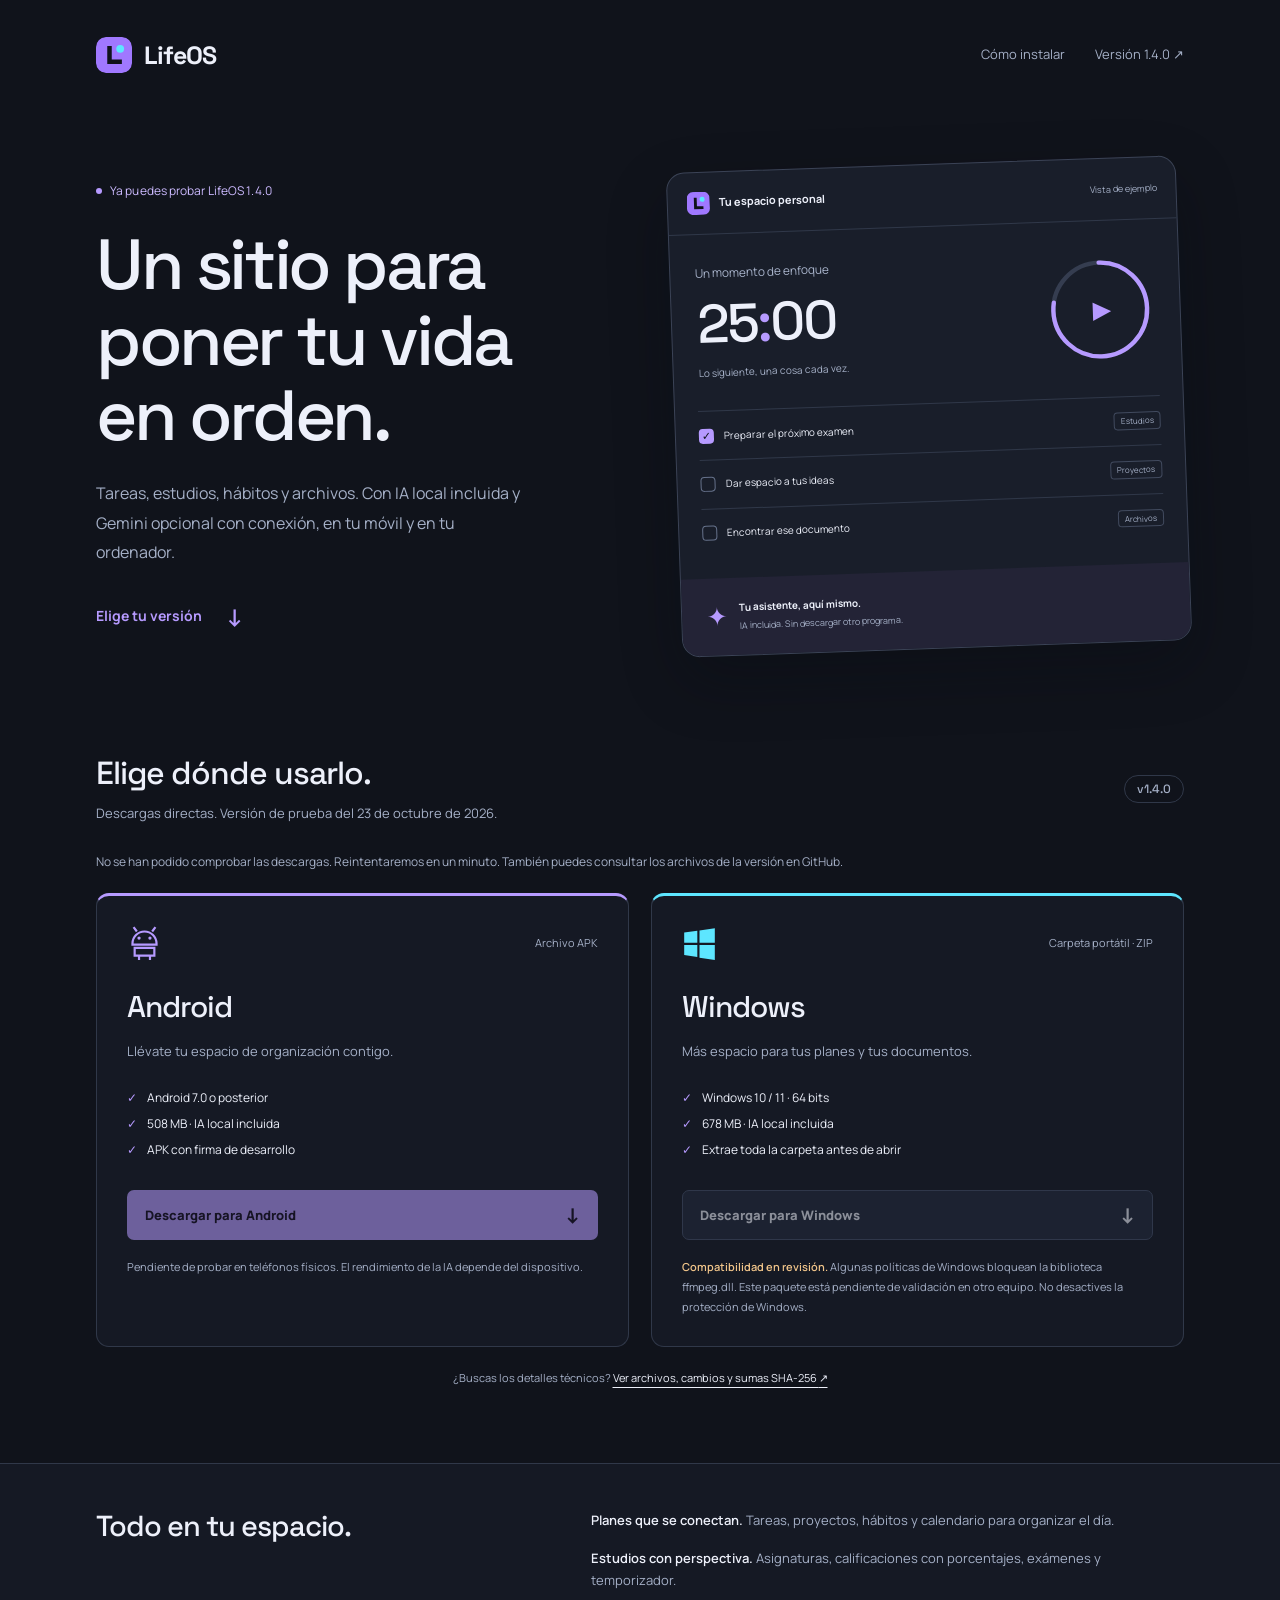
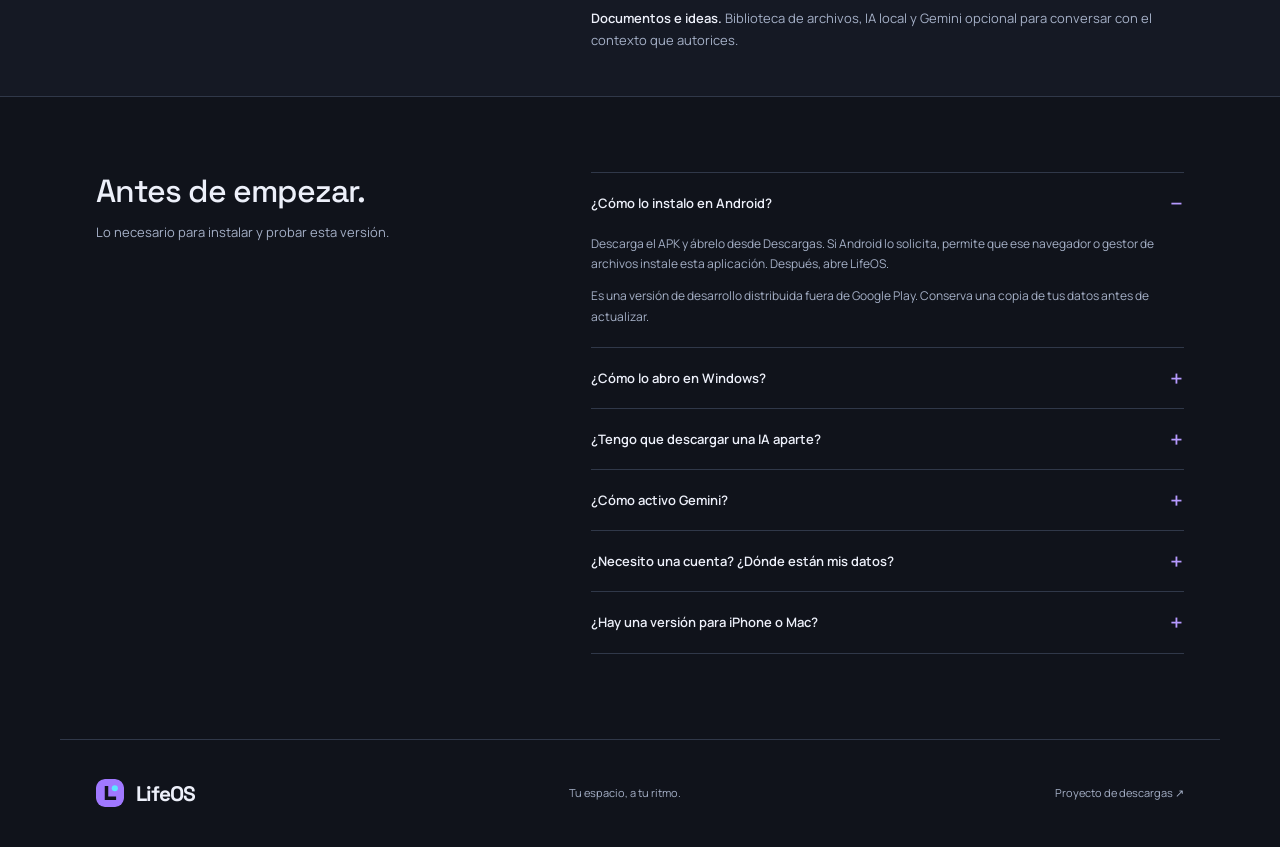
==== index.html @ 89f15f01 "Publish LifeOS 1.4 downloads and Gemini activation guide" ====
<!doctype html>
<html lang="es">
<head>
  <meta charset="utf-8">
  <meta name="viewport" content="width=device-width, initial-scale=1">
  <meta name="theme-color" content="#10131b">
  <meta name="description" content="Descarga LifeOS para Android y Windows. Organiza tus tareas, estudios y archivos con un asistente de IA local incluido.">
  <title>Descargar LifeOS · Android y Windows</title>
  <link rel="icon" href="assets/icon.svg" type="image/svg+xml">
  <link rel="stylesheet" href="style.css">
  <script src="downloads.js" defer></script>
</head>
<body>
  <a class="skip" href="#descargas">Ir a las descargas</a>
  <header class="wrap masthead">
    <a class="brand" href="#" aria-label="LifeOS, inicio"><img src="assets/icon.svg" width="36" height="36" alt=""><span>LifeOS</span></a>
    <nav aria-label="Navegación"><a href="#instalar">Cómo instalar</a><a href="https://github.com/benitezzgarcia/lifeos-descargas/releases/tag/v1.4.0">Versión 1.4.0 <span aria-hidden="true">↗</span></a></nav>
  </header>
  <main>
    <section class="wrap hero" aria-labelledby="title">
      <div class="intro">
        <span class="release"><span class="dot" aria-hidden="true"></span> Ya puedes probar LifeOS 1.4.0</span>
        <h1 id="title">Un sitio para<br>poner tu vida<br>en orden.</h1>
        <p>Tareas, estudios, hábitos y archivos. Con IA local incluida y Gemini opcional con conexión, en tu móvil y en tu ordenador.</p>
        <a class="hero-link" href="#descargas">Elige tu versión <span aria-hidden="true">↓</span></a>
      </div>
      <div class="preview" aria-label="Ejemplo ilustrativo de las herramientas de LifeOS">
        <div class="preview-top"><span><img src="assets/icon.svg" width="23" height="23" alt=""> Tu espacio personal</span><span class="preview-tag">Vista de ejemplo</span></div>
        <div class="focus-demo"><div><span class="eyebrow">Un momento de enfoque</span><span class="timer">25<span>:</span>00</span><span class="focus-caption">Lo siguiente, una cosa cada vez.</span></div><div class="focus-ring" aria-hidden="true"><svg viewBox="0 0 100 100"><circle class="track" cx="50" cy="50" r="43"/><circle class="progress" cx="50" cy="50" r="43"/></svg><span>▶</span></div></div>
        <div class="demo-list"><div><span class="check" aria-hidden="true">✓</span><span>Preparar el próximo examen</span><span class="pill">Estudios</span></div><div><span class="check empty" aria-hidden="true"></span><span>Dar espacio a tus ideas</span><span class="pill">Proyectos</span></div><div><span class="check empty" aria-hidden="true"></span><span>Encontrar ese documento</span><span class="pill">Archivos</span></div></div>
        <div class="preview-bottom"><span class="spark" aria-hidden="true">✦</span><div><strong>Tu asistente, aquí mismo.</strong><span>IA incluida. Sin descargar otro programa.</span></div></div>
      </div>
    </section>
    <section class="wrap downloads" id="descargas" aria-labelledby="downloads-title">
      <div class="section-heading"><div><h2 id="downloads-title">Elige dónde usarlo.</h2><p>Descargas directas. Versión de prueba del 23 de octubre de 2026.</p></div><span class="version">v1.4.0</span></div>
      <p class="transfer-status" id="transfer-status" role="status">Comprobando los archivos de descarga…</p>
      <div class="platforms">
        <article class="platform android">
          <div class="platform-heading"><svg width="35" height="35" viewBox="0 0 32 32" fill="none" aria-hidden="true"><path d="m9 5-3-4m17 4 3-4M5 16a11 11 0 0 1 22 0v1H5v-1Z" stroke="currentColor" stroke-width="2"/><circle cx="11" cy="11" r="1.5" fill="currentColor"/><circle cx="21" cy="11" r="1.5" fill="currentColor"/><path d="M7 20h18v7H7zm4 7v4m10-4v4" stroke="currentColor" stroke-width="2"/></svg><span class="format">Archivo APK</span></div>
          <h3>Android</h3><p class="platform-desc">Llévate tu espacio de organización contigo.</p>
          <ul><li>Android 7.0 o posterior</li><li>508 MB · IA local incluida</li><li>APK con firma de desarrollo</li></ul>
          <a class="download-button" id="download-android" aria-disabled="true" href="https://github.com/benitezzgarcia/lifeos-descargas/releases/download/v1.4.0/LifeOS-android-debug.apk">Descargar para Android <span aria-hidden="true">↓</span></a>
          <p class="download-note">Pendiente de probar en teléfonos físicos. El rendimiento de la IA depende del dispositivo.</p>
        </article>
        <article class="platform windows">
          <div class="platform-heading"><svg width="35" height="35" viewBox="0 0 32 32" fill="currentColor" aria-hidden="true"><path d="m2 6 12-1.7v11H2zm14-2 14-2v13.3H16zM2 17.3h12v11L2 26.6zm14 0h14V31l-14-2z"/></svg><span class="format">Carpeta portátil · ZIP</span></div>
          <h3>Windows</h3><p class="platform-desc">Más espacio para tus planes y tus documentos.</p>
          <ul><li>Windows 10 / 11 · 64 bits</li><li>678 MB · IA local incluida</li><li>Extrae toda la carpeta antes de abrir</li></ul>
          <a class="download-button secondary" id="download-windows" aria-disabled="true" href="https://github.com/benitezzgarcia/lifeos-descargas/releases/download/v1.4.0/LifeOS-Windows-Prueba.zip">Descargar para Windows <span aria-hidden="true">↓</span></a>
          <p class="download-note warning"><strong>Compatibilidad en revisión.</strong> Algunas políticas de Windows bloquean la biblioteca ffmpeg.dll. Este paquete está pendiente de validación en otro equipo. No desactives la protección de Windows.</p>
        </article>
      </div>
      <p class="download-footer">¿Buscas los detalles técnicos? <a href="https://github.com/benitezzgarcia/lifeos-descargas/releases/tag/v1.4.0">Ver archivos, cambios y sumas SHA-256 <span aria-hidden="true">↗</span></a></p>
    </section>
    <section class="included" aria-labelledby="included-title"><div class="wrap included-inner"><h2 id="included-title">Todo en tu espacio.</h2><div><p><strong>Planes que se conectan.</strong> Tareas, proyectos, hábitos y calendario para organizar el día.</p><p><strong>Estudios con perspectiva.</strong> Asignaturas, calificaciones con porcentajes, exámenes y temporizador.</p><p><strong>Documentos e ideas.</strong> Biblioteca de archivos, IA local y Gemini opcional para conversar con el contexto que autorices.</p></div></div></section>
    <section class="wrap install" id="instalar" aria-labelledby="install-title"><div class="install-intro"><h2 id="install-title">Antes de empezar.</h2><p>Lo necesario para instalar y probar esta versión.</p></div><div class="questions">
      <details open><summary>¿Cómo lo instalo en Android?</summary><div><p>Descarga el APK y ábrelo desde Descargas. Si Android lo solicita, permite que ese navegador o gestor de archivos instale esta aplicación. Después, abre LifeOS.</p><p>Es una versión de desarrollo distribuida fuera de Google Play. Conserva una copia de tus datos antes de actualizar.</p></div></details>
      <details><summary>¿Cómo lo abro en Windows?</summary><div><p>Descarga el ZIP, pulsa «Extraer todo» y abre LifeOS.exe dentro de la carpeta extraída. Conserva la carpeta completa, incluidas sus bibliotecas y recursos.</p><p>Si la política de integridad de Windows bloquea ffmpeg.dll, esta distribución no será compatible con ese equipo. No desactives las protecciones para ejecutarla.</p></div></details>
      <details><summary>¿Tengo que descargar una IA aparte?</summary><div><p>No. El modelo Qwen3-0.6B y su motor están incluidos; por eso los archivos ocupan más. La IA funciona localmente y sus respuestas necesitan revisión. Su velocidad depende de la memoria y la potencia del dispositivo.</p></div></details>
      <details><summary>¿Cómo activo Gemini?</summary><div><p>En Asistente, pulsa «Gemini · Con conexión». Introduce tu código privado de LifeOS y pulsa «Activar Gemini». Necesitas Internet y un código válido del propietario; la descarga no incluye uno y tu suscripción de Gemini no sustituye ese acceso.</p><p>El código se mantiene solo durante la sesión. Autoriza cada consulta y selecciona el contexto que quieras compartir. El servicio de LifeOS en Cloudflare transmite lo autorizado a Google. El modo local sigue funcionando sin conexión.</p></div></details>
      <details><summary>¿Necesito una cuenta? ¿Dónde están mis datos?</summary><div><p>LifeOS funciona sin cuenta y guarda los datos en el dispositivo. Puedes exportar copias desde Ajustes y la biblioteca desde Archivos.</p><p>La conexión opcional de Google sigue en modo de pruebas y necesita una cuenta autorizada. Las copias de productividad se guardan manualmente en el espacio privado de LifeOS del Drive de cada persona. No incluyen documentos ni conversaciones y no son una sincronización automática.</p></div></details>
      <details><summary>¿Hay una versión para iPhone o Mac?</summary><div><p>Esta página ofrece únicamente las descargas de prueba para Android y Windows. No hay aquí una versión lista para instalar en iPhone o Mac.</p></div></details>
    </div></section>
  </main>
  <footer class="wrap footer"><a class="brand" href="#"><img src="assets/icon.svg" width="28" height="28" alt=""><span>LifeOS</span></a><p>Tu espacio, a tu ritmo.</p><a href="https://github.com/benitezzgarcia/lifeos-descargas">Proyecto de descargas <span aria-hidden="true">↗</span></a></footer>
</body>
</html>
---- style.css ----
@font-face{font-family:Manrope;src:url('assets/Manrope.ttf') format('truetype');font-display:swap;font-weight:200 800}@font-face{font-family:Space;src:url('assets/SpaceGrotesk.ttf') format('truetype');font-display:swap;font-weight:300 700}
:root{color-scheme:dark;--bg:#10131b;--panel:#191e2a;--line:#303849;--text:#edf0fa;--muted:#a5b0c7;--purple:#b69aff;--cyan:#5de6ff}*{box-sizing:border-box}html{scroll-behavior:smooth;scroll-padding-top:30px}body{margin:0;background:var(--bg);color:var(--text);font:15px/1.7 Manrope,Arial,sans-serif}a{color:inherit;text-underline-offset:5px}a:focus-visible,summary:focus-visible{outline:3px solid var(--cyan);outline-offset:6px;border-radius:4px}.wrap{max-width:1160px;margin:auto;padding-inline:36px}.skip{position:fixed;top:-100px;left:20px;z-index:9;padding:10px 20px;background:var(--purple);color:var(--bg)}.skip:focus{top:15px}.masthead{min-height:109px;display:flex;align-items:center;justify-content:space-between;gap:25px}.brand{display:inline-flex;align-items:center;gap:12px;font:700 25px Space,Manrope,sans-serif;letter-spacing:-1px;text-decoration:none}.brand img{border-radius:9px}nav{display:flex;gap:30px;font-size:13px;color:var(--muted)}nav a{text-decoration:none}nav a:hover,.footer>a:last-child:hover{color:var(--purple)}.hero{display:grid;grid-template-columns:1fr 1fr;align-items:center;gap:68px;padding-top:55px;padding-bottom:105px}.release{display:inline-flex;gap:8px;align-items:center;color:#ccbaff;font-size:12px;letter-spacing:.1px}.dot{width:6px;height:6px;border-radius:50%;background:var(--purple)}h1,h2,h3,p{margin:0}h1,h2,h3{font-family:Space,Manrope,sans-serif}h1{font-size:clamp(48px,5.7vw,71px);line-height:1.06;letter-spacing:-3.4px;font-weight:500;margin:26px 0}h1 br{display:block}.intro>p{max-width:430px;color:var(--muted);font-size:16px;line-height:1.85}.hero-link{display:inline-flex;align-items:center;gap:24px;color:var(--purple);font-size:14px;margin-top:28px;text-decoration:none;font-weight:700}.hero-link span{font-size:24px}.preview{background:var(--panel);border:1px solid #3b4356;border-radius:18px;box-shadow:0 24px 60px #080a104d;transform:rotate(-2deg);overflow:hidden}.preview-top{display:flex;justify-content:space-between;align-items:center;gap:12px;padding:19px;border-bottom:1px solid var(--line);font-size:11px}.preview-top>span:first-child{display:flex;align-items:center;gap:9px;font-weight:700}.preview-tag{color:var(--muted);font-size:9px}.focus-demo{display:flex;justify-content:space-between;align-items:center;gap:15px;padding:29px 25px}.focus-demo>div:first-child{display:flex;flex-direction:column}.eyebrow{font-size:12px;color:var(--muted)}.timer{font:500 54px/1.5 Space,sans-serif;letter-spacing:-2px}.timer>span{color:var(--purple)}.focus-caption{font-size:10px;color:var(--muted)}.focus-ring{position:relative;width:109px;height:109px;flex-shrink:0}.focus-ring svg{width:100%;height:100%;transform:rotate(-90deg)}.focus-ring circle{stroke-width:4;fill:none}.track{stroke:#353d50}.progress{stroke:var(--purple);stroke-dasharray:210 270;stroke-linecap:round}.focus-ring>span{position:absolute;inset:0;display:grid;place-content:center;color:var(--purple);font-size:24px;padding-left:3px}.demo-list{padding:0 23px 22px}.demo-list>div{display:flex;align-items:center;gap:10px;border-top:1px solid var(--line);padding:15px 0;font-size:10px}.check{width:15px;height:15px;display:grid;place-content:center;background:var(--purple);border-radius:4px;color:var(--bg);font-size:11px}.check.empty{background:none;border:1px solid #66728b}.pill{margin-left:auto;font-size:8px;color:var(--muted);border:1px solid #414a5e;border-radius:4px;padding:1px 6px}.preview-bottom{display:flex;gap:12px;align-items:center;background:#232336;padding:17px 24px}.spark{font-size:25px;color:var(--purple)}.preview-bottom strong,.preview-bottom div>span{display:block;font-size:10px}.preview-bottom div>span{font-size:9px;color:var(--muted);margin-top:2px}.downloads{padding-bottom:75px}.section-heading{display:flex;justify-content:space-between;align-items:center;gap:20px;margin-bottom:28px}h2{font-size:32px;line-height:1.2;font-weight:500;letter-spacing:-1px}.section-heading p,.install-intro p{color:var(--muted);font-size:13px;margin-top:10px}.version{font:500 12px Space,sans-serif;padding:5px 12px;border:1px solid var(--line);border-radius:20px;color:var(--muted)}.platforms{display:grid;grid-template-columns:1fr 1fr;gap:22px}.platform{border:1px solid var(--line);border-radius:13px;padding:30px;display:flex;flex-direction:column;background:#151924}.android{border-top:3px solid var(--purple)}.windows{border-top:3px solid var(--cyan)}.platform-heading{display:flex;justify-content:space-between;align-items:center;margin-bottom:20px;color:var(--purple)}.windows .platform-heading{color:var(--cyan)}.format{color:var(--muted);font-size:11px}h3{font-size:30px;letter-spacing:-1px;font-weight:500}.platform-desc{font-size:13px;color:var(--muted);margin-top:8px}.platform ul{padding:0;list-style:none;line-height:2.2;font-size:12px;margin:23px 0 26px}.platform li:before{content:'✓';color:var(--purple);margin-right:10px}.download-button{display:flex;align-items:center;justify-content:space-between;background:var(--purple);color:#171025;padding:14px 18px;text-decoration:none;border-radius:7px;font-weight:800;font-size:13px;transition:background .15s}.download-button:hover{background:#c7afff}.download-button span{font-size:21px;line-height:1}.download-button.secondary{background:#232b3c;color:var(--text);border:1px solid #45506a;padding:13px 17px}.download-button.secondary:hover{background:#2f3b51}.download-note{font-size:11px;color:var(--muted);margin-top:17px;line-height:1.8}.warning strong{color:#f1c58a;font-weight:600}.download-footer{font-size:11px;color:var(--muted);text-align:center;margin-top:22px}.download-footer a{color:var(--text)}.included{background:#151924;border-block:1px solid var(--line)}.included-inner{display:grid;grid-template-columns:1fr 1.5fr;gap:100px;padding-top:45px;padding-bottom:45px;align-items:start}.included h2{font-size:29px}.included p{font-size:13px;color:var(--muted);margin-bottom:16px}.included p:last-child{margin-bottom:0}.included strong{color:var(--text);font-weight:600}.install{display:grid;grid-template-columns:1fr 1.5fr;gap:100px;padding-top:75px;padding-bottom:85px}.questions details{border-bottom:1px solid var(--line)}.questions details:first-child{border-top:1px solid var(--line)}summary{cursor:pointer;list-style:none;font-size:13px;font-weight:600;padding:19px 28px 19px 0;position:relative}summary::-webkit-details-marker{display:none}summary:after{content:'+';position:absolute;right:0;top:15px;color:var(--purple);font:24px Space,sans-serif}details[open] summary:after{content:'−'}.questions details>div{padding:0 22px 20px 0;font-size:12px;color:var(--muted)}.questions p+p{margin-top:12px}.footer{border-top:1px solid var(--line);display:flex;align-items:center;justify-content:space-between;gap:20px;min-height:108px;font-size:11px;color:var(--muted)}.footer .brand{color:var(--text);font-size:21px}.footer>a:last-child{text-decoration:none}::selection{background:#b69aff;color:#10131b}
.skip:not(:focus){clip-path:inset(50%);width:1px;height:1px;overflow:hidden;white-space:nowrap;padding:0}
.transfer-status{font-size:12px;color:var(--muted);margin-bottom:20px}.download-button[aria-disabled=true]{opacity:.55;cursor:wait}
@media(min-width:1450px){.hero{padding-top:80px;padding-bottom:115px}}
@media(max-width:850px){.wrap{padding-inline:25px}.hero{gap:30px;padding-top:40px;padding-bottom:75px}h1{letter-spacing:-2.5px}.preview-top{padding:14px}.focus-demo{padding:22px 17px}.timer{font-size:44px}.focus-ring{width:80px;height:80px}.focus-caption{font-size:8px}.demo-list{padding-inline:16px}.demo-list>div{font-size:9px}.pill{display:none}.included-inner,.install{gap:40px}.platform{padding:24px}.download-button{font-size:12px;padding-inline:14px}}
@media(max-width:620px){.wrap{padding-inline:22px}.masthead{min-height:85px}nav{gap:15px;font-size:11px}nav a:first-child{display:none}.brand{font-size:24px}.hero{grid-template-columns:1fr;gap:42px;padding-top:25px;padding-bottom:62px}.intro>p{font-size:15px;max-width:340px}h1{font-size:54px;letter-spacing:-2.7px;margin:23px 0}.hero-link{margin-top:20px}.preview{max-width:425px;transform:none;margin-inline:3px}.preview-top{padding:16px 19px}.preview-tag{font-size:9px}.focus-demo{padding:23px}.timer{font-size:51px}.focus-ring{width:96px;height:96px}.focus-caption{font-size:10px}.demo-list{padding-inline:22px}.demo-list>div{font-size:10px}.pill{display:block}h2{font-size:28px}.section-heading{align-items:start;margin-bottom:24px}.section-heading p{font-size:12px;max-width:240px}.version{font-size:10px;white-space:nowrap}.platforms{grid-template-columns:1fr;gap:20px}.platform{padding:26px}.download-button{font-size:13px;padding:15px 18px}.download-button.secondary{padding:14px 17px}.downloads{padding-bottom:45px}.download-footer{line-height:2}.download-footer a{display:block}.included-inner,.install{grid-template-columns:1fr;gap:25px}.included-inner{padding-top:34px;padding-bottom:34px}.included p{line-height:1.9}.install{padding-top:45px;padding-bottom:50px;gap:25px}.footer{padding-top:24px;padding-bottom:24px;display:grid;grid-template-columns:1fr 1fr;gap:12px}.footer .brand{font-size:22px}.footer p{text-align:right}.footer>a:last-child{grid-column:1/-1}summary{font-size:12px}.format{font-size:11px}}
@media(prefers-reduced-motion:reduce){html{scroll-behavior:auto}*{transition:none!important}}
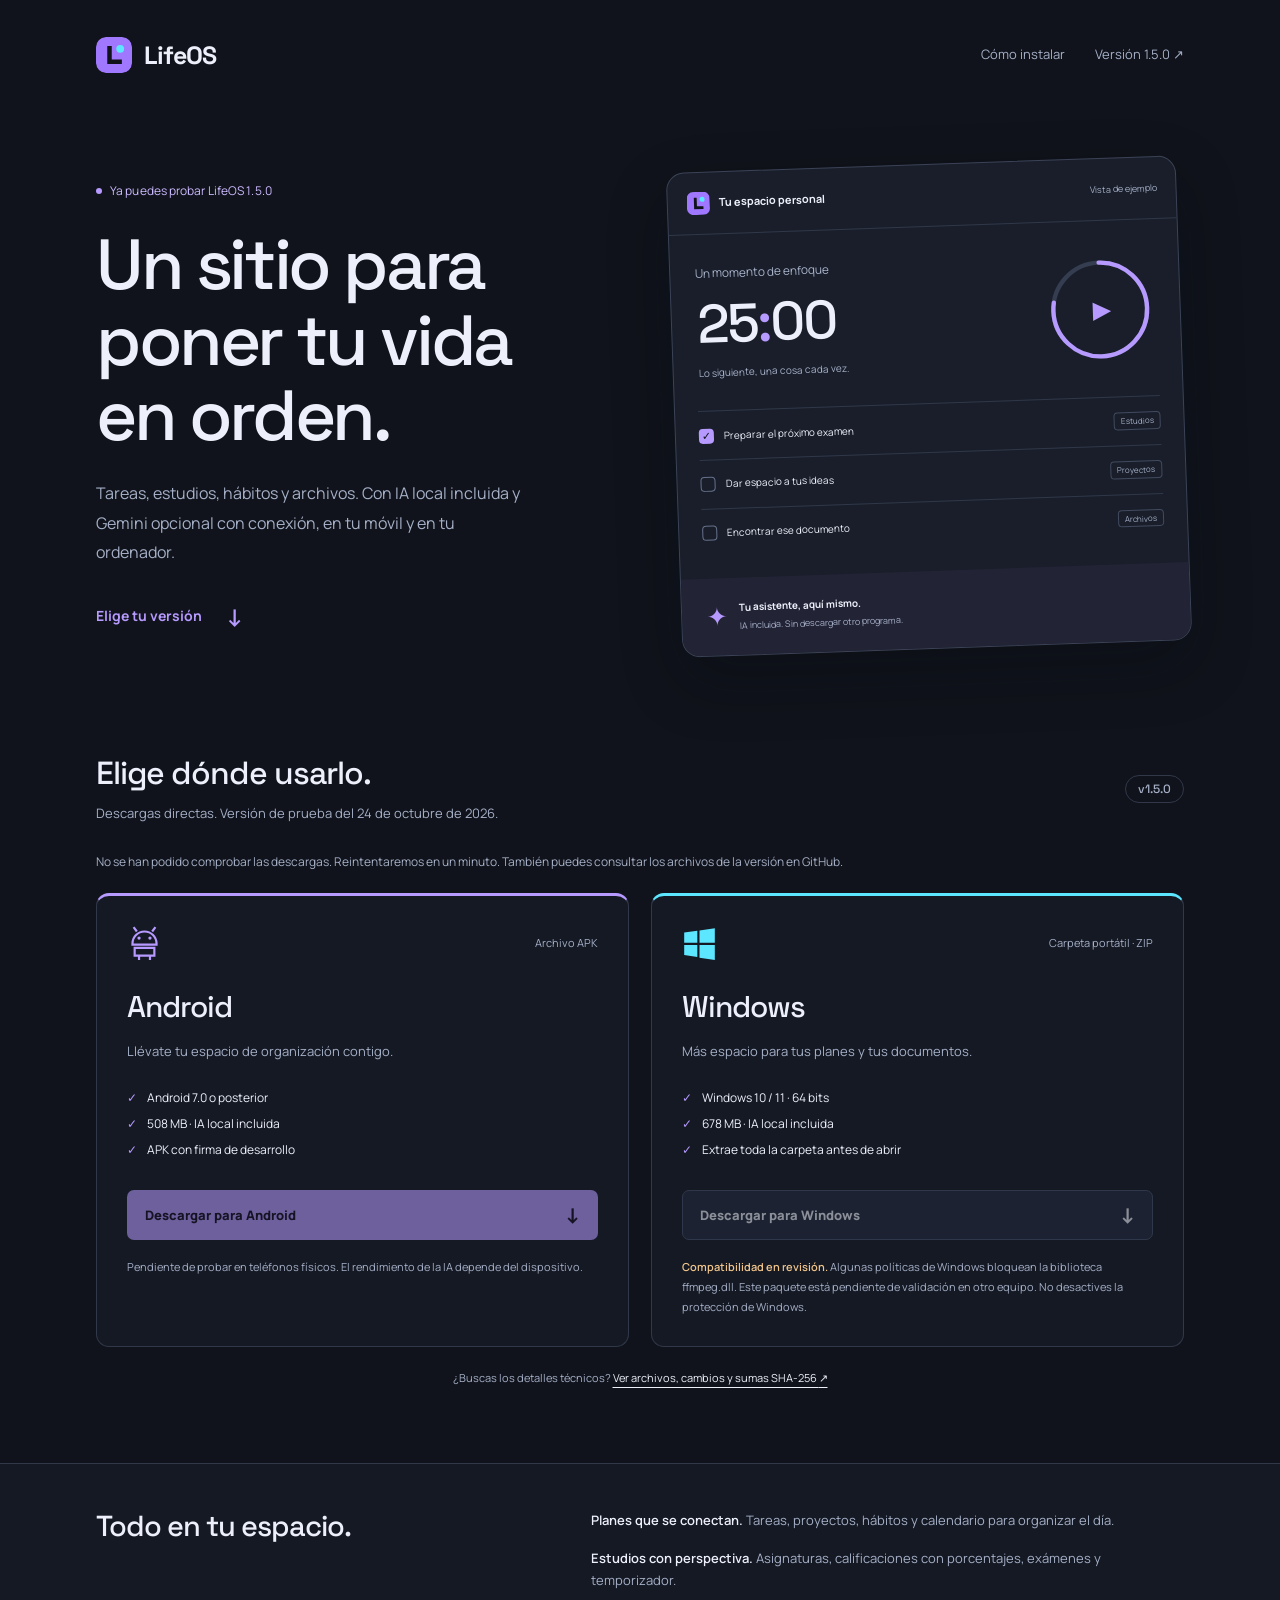
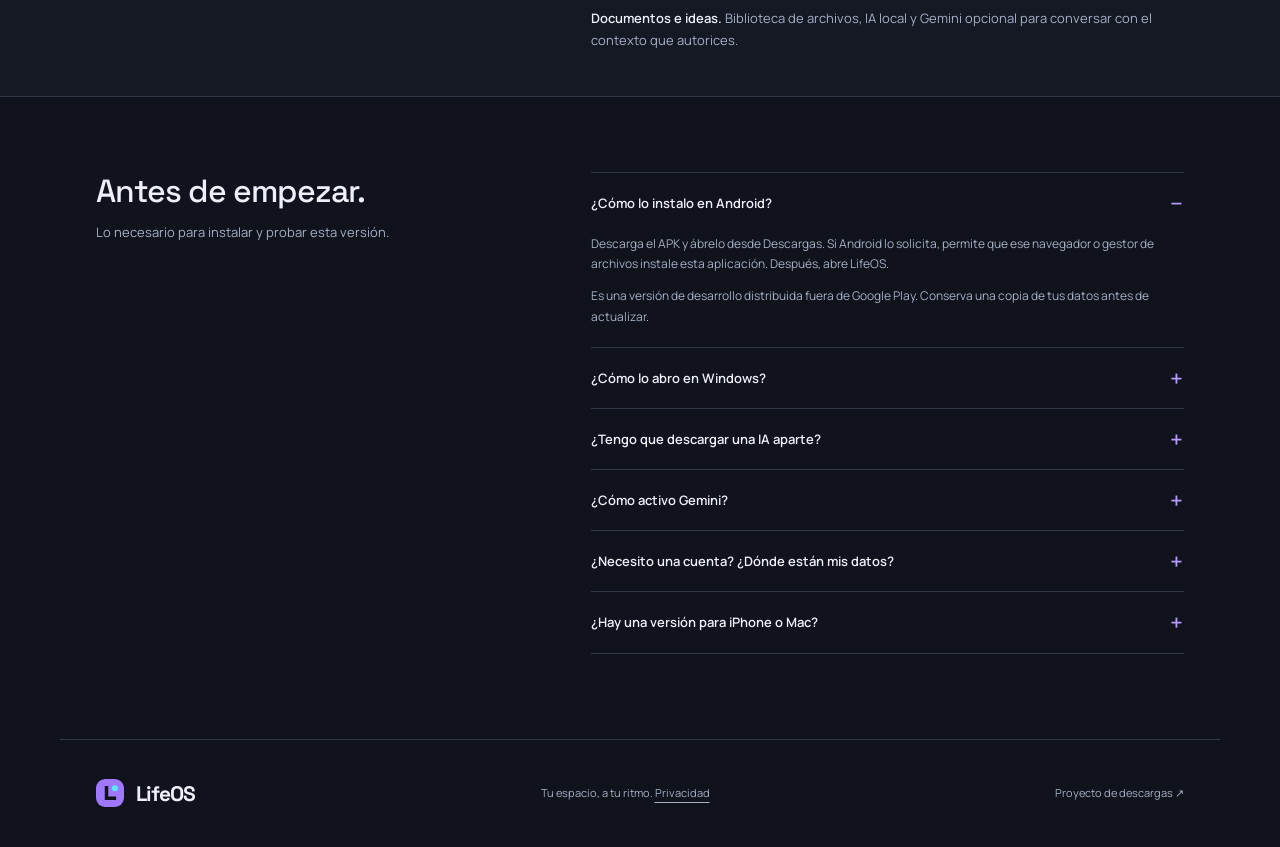
==== commit 3baf035a: "Publish LifeOS 1.5 downloads and account privacy information" ====
--- a/index.html
+++ b/index.html
@@ -14,12 +14,12 @@
   <a class="skip" href="#descargas">Ir a las descargas</a>
   <header class="wrap masthead">
     <a class="brand" href="#" aria-label="LifeOS, inicio"><img src="assets/icon.svg" width="36" height="36" alt=""><span>LifeOS</span></a>
-    <nav aria-label="Navegación"><a href="#instalar">Cómo instalar</a><a href="https://github.com/benitezzgarcia/lifeos-descargas/releases/tag/v1.4.0">Versión 1.4.0 <span aria-hidden="true">↗</span></a></nav>
+    <nav aria-label="Navegación"><a href="#instalar">Cómo instalar</a><a href="https://github.com/benitezzgarcia/lifeos-descargas/releases/tag/v1.5.0">Versión 1.5.0 <span aria-hidden="true">↗</span></a></nav>
   </header>
   <main>
     <section class="wrap hero" aria-labelledby="title">
       <div class="intro">
-        <span class="release"><span class="dot" aria-hidden="true"></span> Ya puedes probar LifeOS 1.4.0</span>
+        <span class="release"><span class="dot" aria-hidden="true"></span> Ya puedes probar LifeOS 1.5.0</span>
         <h1 id="title">Un sitio para<br>poner tu vida<br>en orden.</h1>
         <p>Tareas, estudios, hábitos y archivos. Con IA local incluida y Gemini opcional con conexión, en tu móvil y en tu ordenador.</p>
         <a class="hero-link" href="#descargas">Elige tu versión <span aria-hidden="true">↓</span></a>
@@ -32,36 +32,36 @@
       </div>
     </section>
     <section class="wrap downloads" id="descargas" aria-labelledby="downloads-title">
-      <div class="section-heading"><div><h2 id="downloads-title">Elige dónde usarlo.</h2><p>Descargas directas. Versión de prueba del 23 de octubre de 2026.</p></div><span class="version">v1.4.0</span></div>
+      <div class="section-heading"><div><h2 id="downloads-title">Elige dónde usarlo.</h2><p>Descargas directas. Versión de prueba del 24 de octubre de 2026.</p></div><span class="version">v1.5.0</span></div>
       <p class="transfer-status" id="transfer-status" role="status">Comprobando los archivos de descarga…</p>
       <div class="platforms">
         <article class="platform android">
           <div class="platform-heading"><svg width="35" height="35" viewBox="0 0 32 32" fill="none" aria-hidden="true"><path d="m9 5-3-4m17 4 3-4M5 16a11 11 0 0 1 22 0v1H5v-1Z" stroke="currentColor" stroke-width="2"/><circle cx="11" cy="11" r="1.5" fill="currentColor"/><circle cx="21" cy="11" r="1.5" fill="currentColor"/><path d="M7 20h18v7H7zm4 7v4m10-4v4" stroke="currentColor" stroke-width="2"/></svg><span class="format">Archivo APK</span></div>
           <h3>Android</h3><p class="platform-desc">Llévate tu espacio de organización contigo.</p>
           <ul><li>Android 7.0 o posterior</li><li>508 MB · IA local incluida</li><li>APK con firma de desarrollo</li></ul>
-          <a class="download-button" id="download-android" aria-disabled="true" href="https://github.com/benitezzgarcia/lifeos-descargas/releases/download/v1.4.0/LifeOS-android-debug.apk">Descargar para Android <span aria-hidden="true">↓</span></a>
+          <a class="download-button" id="download-android" aria-disabled="true" href="https://github.com/benitezzgarcia/lifeos-descargas/releases/download/v1.5.0/LifeOS-android-debug.apk">Descargar para Android <span aria-hidden="true">↓</span></a>
           <p class="download-note">Pendiente de probar en teléfonos físicos. El rendimiento de la IA depende del dispositivo.</p>
         </article>
         <article class="platform windows">
           <div class="platform-heading"><svg width="35" height="35" viewBox="0 0 32 32" fill="currentColor" aria-hidden="true"><path d="m2 6 12-1.7v11H2zm14-2 14-2v13.3H16zM2 17.3h12v11L2 26.6zm14 0h14V31l-14-2z"/></svg><span class="format">Carpeta portátil · ZIP</span></div>
           <h3>Windows</h3><p class="platform-desc">Más espacio para tus planes y tus documentos.</p>
           <ul><li>Windows 10 / 11 · 64 bits</li><li>678 MB · IA local incluida</li><li>Extrae toda la carpeta antes de abrir</li></ul>
-          <a class="download-button secondary" id="download-windows" aria-disabled="true" href="https://github.com/benitezzgarcia/lifeos-descargas/releases/download/v1.4.0/LifeOS-Windows-Prueba.zip">Descargar para Windows <span aria-hidden="true">↓</span></a>
+          <a class="download-button secondary" id="download-windows" aria-disabled="true" href="https://github.com/benitezzgarcia/lifeos-descargas/releases/download/v1.5.0/LifeOS-Windows-Prueba.zip">Descargar para Windows <span aria-hidden="true">↓</span></a>
           <p class="download-note warning"><strong>Compatibilidad en revisión.</strong> Algunas políticas de Windows bloquean la biblioteca ffmpeg.dll. Este paquete está pendiente de validación en otro equipo. No desactives la protección de Windows.</p>
         </article>
       </div>
-      <p class="download-footer">¿Buscas los detalles técnicos? <a href="https://github.com/benitezzgarcia/lifeos-descargas/releases/tag/v1.4.0">Ver archivos, cambios y sumas SHA-256 <span aria-hidden="true">↗</span></a></p>
+      <p class="download-footer">¿Buscas los detalles técnicos? <a href="https://github.com/benitezzgarcia/lifeos-descargas/releases/tag/v1.5.0">Ver archivos, cambios y sumas SHA-256 <span aria-hidden="true">↗</span></a></p>
     </section>
     <section class="included" aria-labelledby="included-title"><div class="wrap included-inner"><h2 id="included-title">Todo en tu espacio.</h2><div><p><strong>Planes que se conectan.</strong> Tareas, proyectos, hábitos y calendario para organizar el día.</p><p><strong>Estudios con perspectiva.</strong> Asignaturas, calificaciones con porcentajes, exámenes y temporizador.</p><p><strong>Documentos e ideas.</strong> Biblioteca de archivos, IA local y Gemini opcional para conversar con el contexto que autorices.</p></div></div></section>
     <section class="wrap install" id="instalar" aria-labelledby="install-title"><div class="install-intro"><h2 id="install-title">Antes de empezar.</h2><p>Lo necesario para instalar y probar esta versión.</p></div><div class="questions">
       <details open><summary>¿Cómo lo instalo en Android?</summary><div><p>Descarga el APK y ábrelo desde Descargas. Si Android lo solicita, permite que ese navegador o gestor de archivos instale esta aplicación. Después, abre LifeOS.</p><p>Es una versión de desarrollo distribuida fuera de Google Play. Conserva una copia de tus datos antes de actualizar.</p></div></details>
       <details><summary>¿Cómo lo abro en Windows?</summary><div><p>Descarga el ZIP, pulsa «Extraer todo» y abre LifeOS.exe dentro de la carpeta extraída. Conserva la carpeta completa, incluidas sus bibliotecas y recursos.</p><p>Si la política de integridad de Windows bloquea ffmpeg.dll, esta distribución no será compatible con ese equipo. No desactives las protecciones para ejecutarla.</p></div></details>
       <details><summary>¿Tengo que descargar una IA aparte?</summary><div><p>No. El modelo Qwen3-0.6B y su motor están incluidos; por eso los archivos ocupan más. La IA funciona localmente y sus respuestas necesitan revisión. Su velocidad depende de la memoria y la potencia del dispositivo.</p></div></details>
-      <details><summary>¿Cómo activo Gemini?</summary><div><p>En Asistente, pulsa «Gemini · Con conexión». Introduce tu código privado de LifeOS y pulsa «Activar Gemini». Necesitas Internet y un código válido del propietario; la descarga no incluye uno y tu suscripción de Gemini no sustituye ese acceso.</p><p>El código se mantiene solo durante la sesión. Autoriza cada consulta y selecciona el contexto que quieras compartir. El servicio de LifeOS en Cloudflare transmite lo autorizado a Google. El modo local sigue funcionando sin conexión.</p></div></details>
-      <details><summary>¿Necesito una cuenta? ¿Dónde están mis datos?</summary><div><p>LifeOS funciona sin cuenta y guarda los datos en el dispositivo. Puedes exportar copias desde Ajustes y la biblioteca desde Archivos.</p><p>La conexión opcional de Google sigue en modo de pruebas y necesita una cuenta autorizada. Las copias de productividad se guardan manualmente en el espacio privado de LifeOS del Drive de cada persona. No incluyen documentos ni conversaciones y no son una sincronización automática.</p></div></details>
+      <details><summary>¿Cómo activo Gemini?</summary><div><p>En Asistente, pulsa «Gemini · Con conexión». Pulsa «Continuar con Google». Puedes registrar tu cuenta gratis y recordar el dispositivo durante 30 días. Gemini necesita Internet y tiene límites de uso. Tu suscripción personal de Gemini no se utiliza en la app. El acceso mediante código privado anterior sigue disponible.</p><p>Puedes cerrar la sesión actual o todas las sesiones desde la app. Autoriza cada consulta y selecciona el contexto que quieras compartir. El servicio de LifeOS en Cloudflare transmite lo autorizado a Google. El modo local sigue funcionando sin conexión.</p></div></details>
+      <details><summary>¿Necesito una cuenta? ¿Dónde están mis datos?</summary><div><p>LifeOS funciona sin cuenta y guarda los datos en el dispositivo. El registro con Google es opcional; no hay registro por correo ni contraseñas de LifeOS. Puedes exportar copias desde Ajustes y la biblioteca desde Archivos.</p><p>El acceso con Google para tu cuenta de LifeOS es independiente de las copias. La conexión opcional de Drive sigue en modo de pruebas y necesita una cuenta autorizada. Las copias de productividad se guardan manualmente en el espacio privado de LifeOS del Drive de cada persona. No incluyen documentos ni conversaciones y no son una sincronización automática.</p></div></details>
       <details><summary>¿Hay una versión para iPhone o Mac?</summary><div><p>Esta página ofrece únicamente las descargas de prueba para Android y Windows. No hay aquí una versión lista para instalar en iPhone o Mac.</p></div></details>
     </div></section>
   </main>
-  <footer class="wrap footer"><a class="brand" href="#"><img src="assets/icon.svg" width="28" height="28" alt=""><span>LifeOS</span></a><p>Tu espacio, a tu ritmo.</p><a href="https://github.com/benitezzgarcia/lifeos-descargas">Proyecto de descargas <span aria-hidden="true">↗</span></a></footer>
+  <footer class="wrap footer"><a class="brand" href="#"><img src="assets/icon.svg" width="28" height="28" alt=""><span>LifeOS</span></a><p>Tu espacio, a tu ritmo. <a href="privacy.html">Privacidad</a></p><a href="https://github.com/benitezzgarcia/lifeos-descargas">Proyecto de descargas <span aria-hidden="true">↗</span></a></footer>
 </body>
 </html>
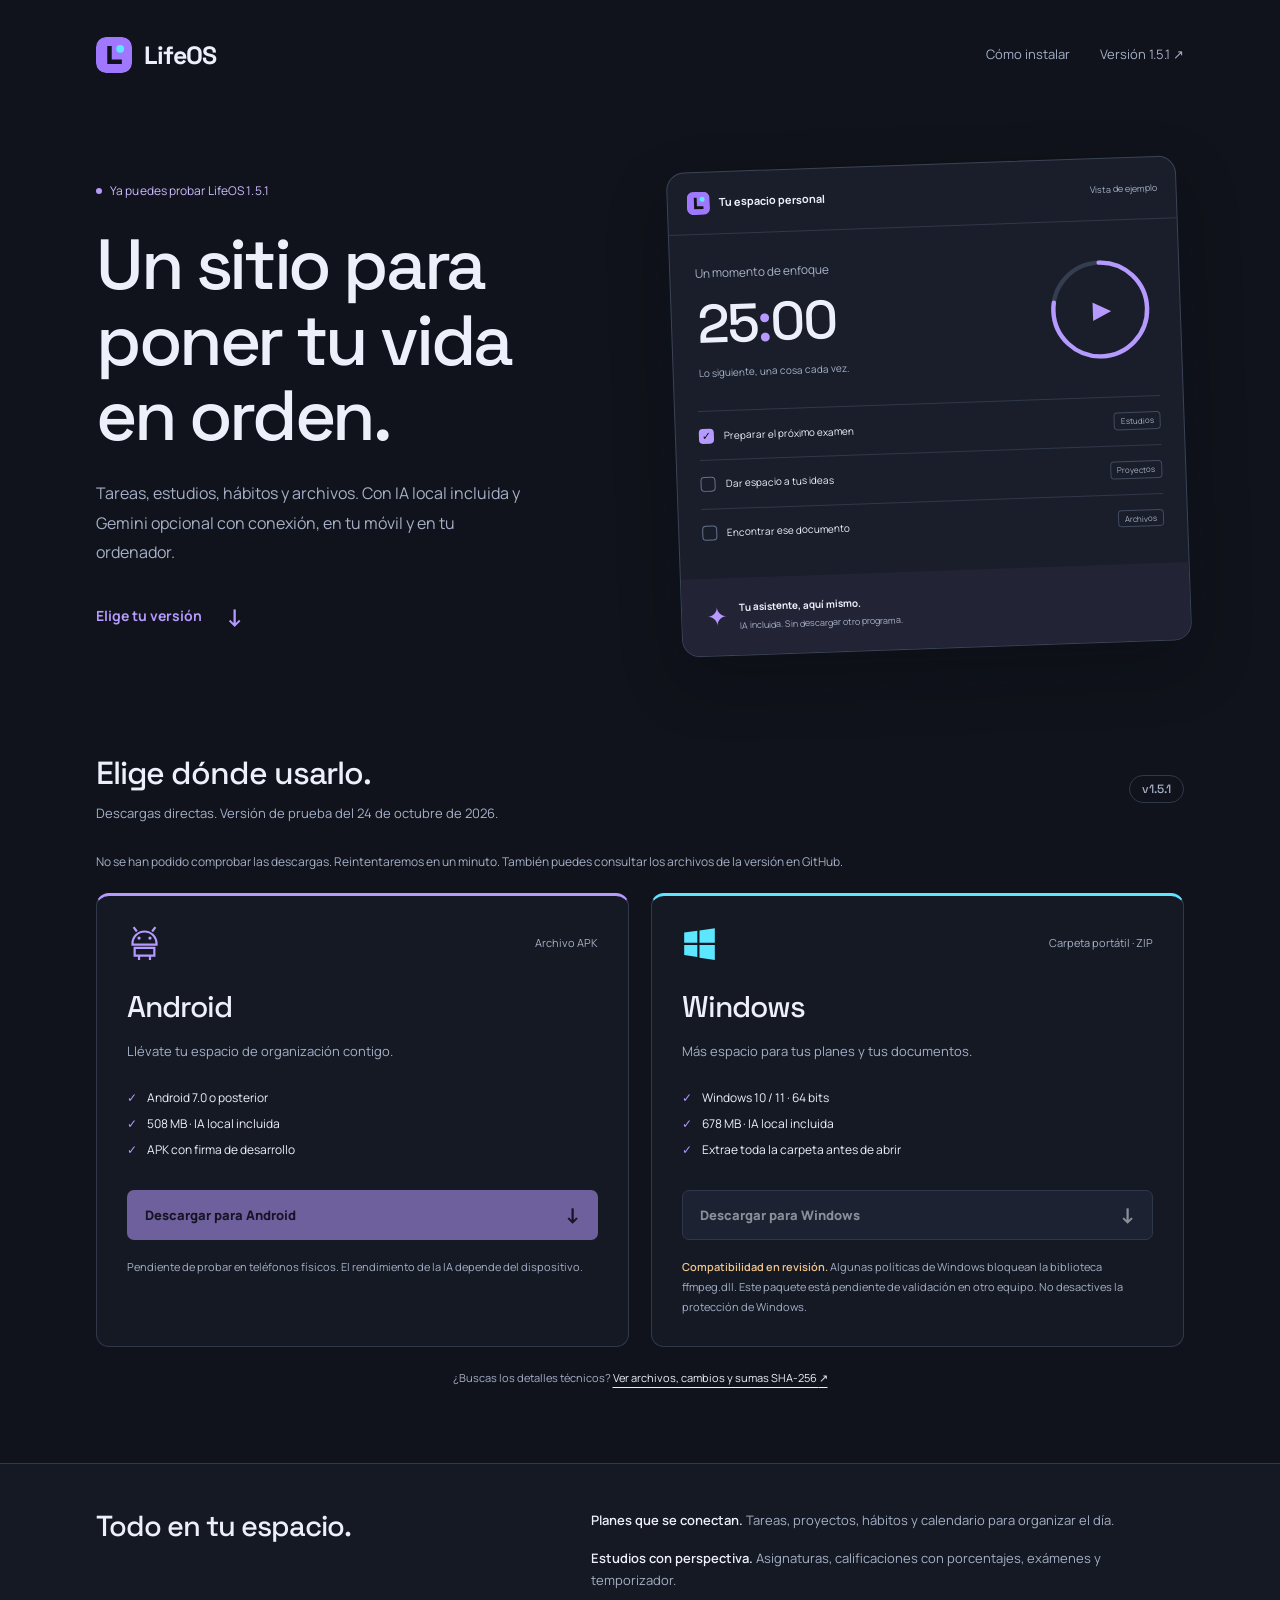
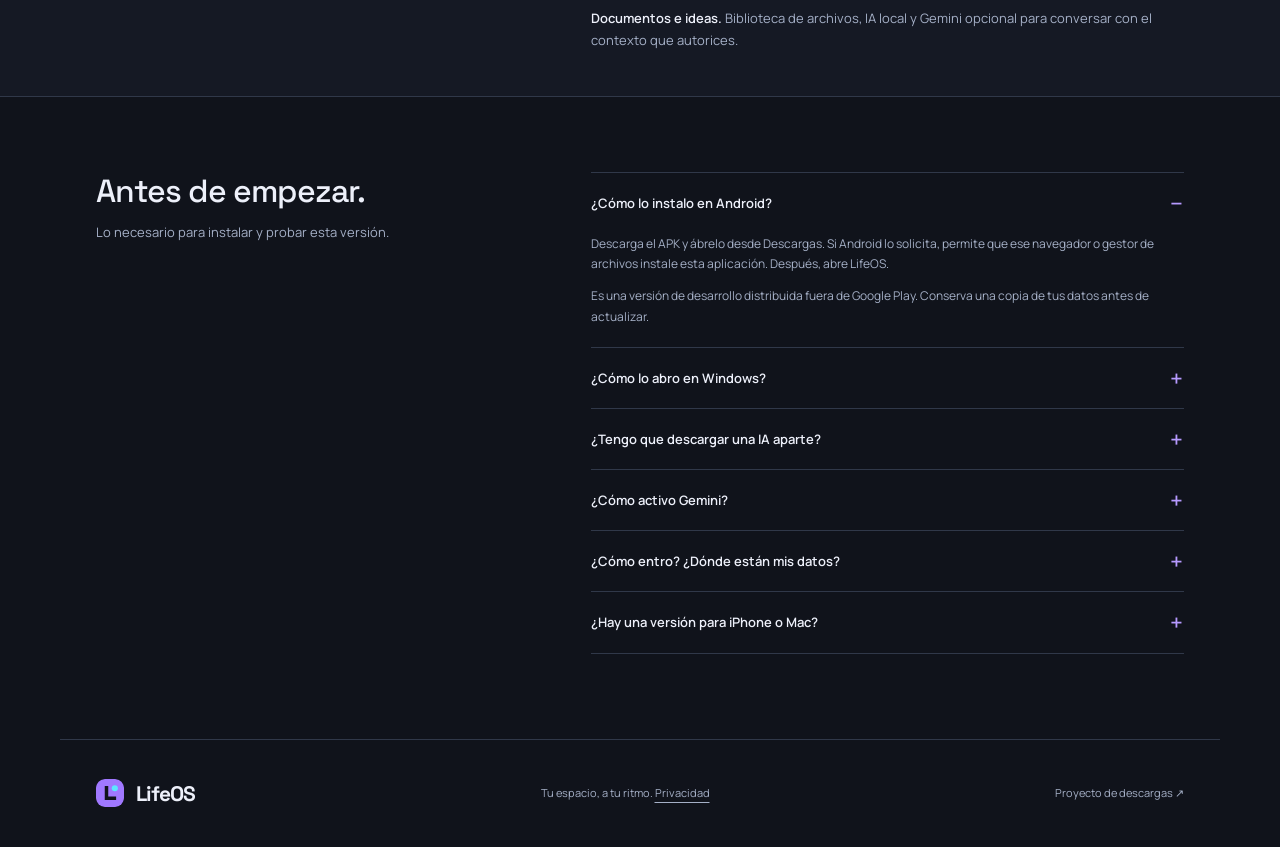
==== commit 987f74f5: "Publish LifeOS 1.5.1 with required sign-in" ====
--- a/index.html
+++ b/index.html
@@ -14,12 +14,12 @@
   <a class="skip" href="#descargas">Ir a las descargas</a>
   <header class="wrap masthead">
     <a class="brand" href="#" aria-label="LifeOS, inicio"><img src="assets/icon.svg" width="36" height="36" alt=""><span>LifeOS</span></a>
-    <nav aria-label="Navegación"><a href="#instalar">Cómo instalar</a><a href="https://github.com/benitezzgarcia/lifeos-descargas/releases/tag/v1.5.0">Versión 1.5.0 <span aria-hidden="true">↗</span></a></nav>
+    <nav aria-label="Navegación"><a href="#instalar">Cómo instalar</a><a href="https://github.com/benitezzgarcia/lifeos-descargas/releases/tag/v1.5.1">Versión 1.5.1 <span aria-hidden="true">↗</span></a></nav>
   </header>
   <main>
     <section class="wrap hero" aria-labelledby="title">
       <div class="intro">
-        <span class="release"><span class="dot" aria-hidden="true"></span> Ya puedes probar LifeOS 1.5.0</span>
+        <span class="release"><span class="dot" aria-hidden="true"></span> Ya puedes probar LifeOS 1.5.1</span>
         <h1 id="title">Un sitio para<br>poner tu vida<br>en orden.</h1>
         <p>Tareas, estudios, hábitos y archivos. Con IA local incluida y Gemini opcional con conexión, en tu móvil y en tu ordenador.</p>
         <a class="hero-link" href="#descargas">Elige tu versión <span aria-hidden="true">↓</span></a>
@@ -32,25 +32,25 @@
       </div>
     </section>
     <section class="wrap downloads" id="descargas" aria-labelledby="downloads-title">
-      <div class="section-heading"><div><h2 id="downloads-title">Elige dónde usarlo.</h2><p>Descargas directas. Versión de prueba del 24 de octubre de 2026.</p></div><span class="version">v1.5.0</span></div>
+      <div class="section-heading"><div><h2 id="downloads-title">Elige dónde usarlo.</h2><p>Descargas directas. Versión de prueba del 24 de octubre de 2026.</p></div><span class="version">v1.5.1</span></div>
       <p class="transfer-status" id="transfer-status" role="status">Comprobando los archivos de descarga…</p>
       <div class="platforms">
         <article class="platform android">
           <div class="platform-heading"><svg width="35" height="35" viewBox="0 0 32 32" fill="none" aria-hidden="true"><path d="m9 5-3-4m17 4 3-4M5 16a11 11 0 0 1 22 0v1H5v-1Z" stroke="currentColor" stroke-width="2"/><circle cx="11" cy="11" r="1.5" fill="currentColor"/><circle cx="21" cy="11" r="1.5" fill="currentColor"/><path d="M7 20h18v7H7zm4 7v4m10-4v4" stroke="currentColor" stroke-width="2"/></svg><span class="format">Archivo APK</span></div>
           <h3>Android</h3><p class="platform-desc">Llévate tu espacio de organización contigo.</p>
           <ul><li>Android 7.0 o posterior</li><li>508 MB · IA local incluida</li><li>APK con firma de desarrollo</li></ul>
-          <a class="download-button" id="download-android" aria-disabled="true" href="https://github.com/benitezzgarcia/lifeos-descargas/releases/download/v1.5.0/LifeOS-android-debug.apk">Descargar para Android <span aria-hidden="true">↓</span></a>
+          <a class="download-button" id="download-android" aria-disabled="true" href="https://github.com/benitezzgarcia/lifeos-descargas/releases/download/v1.5.1/LifeOS-android-debug.apk">Descargar para Android <span aria-hidden="true">↓</span></a>
           <p class="download-note">Pendiente de probar en teléfonos físicos. El rendimiento de la IA depende del dispositivo.</p>
         </article>
         <article class="platform windows">
           <div class="platform-heading"><svg width="35" height="35" viewBox="0 0 32 32" fill="currentColor" aria-hidden="true"><path d="m2 6 12-1.7v11H2zm14-2 14-2v13.3H16zM2 17.3h12v11L2 26.6zm14 0h14V31l-14-2z"/></svg><span class="format">Carpeta portátil · ZIP</span></div>
           <h3>Windows</h3><p class="platform-desc">Más espacio para tus planes y tus documentos.</p>
           <ul><li>Windows 10 / 11 · 64 bits</li><li>678 MB · IA local incluida</li><li>Extrae toda la carpeta antes de abrir</li></ul>
-          <a class="download-button secondary" id="download-windows" aria-disabled="true" href="https://github.com/benitezzgarcia/lifeos-descargas/releases/download/v1.5.0/LifeOS-Windows-Prueba.zip">Descargar para Windows <span aria-hidden="true">↓</span></a>
+          <a class="download-button secondary" id="download-windows" aria-disabled="true" href="https://github.com/benitezzgarcia/lifeos-descargas/releases/download/v1.5.1/LifeOS-Windows-Prueba.zip">Descargar para Windows <span aria-hidden="true">↓</span></a>
           <p class="download-note warning"><strong>Compatibilidad en revisión.</strong> Algunas políticas de Windows bloquean la biblioteca ffmpeg.dll. Este paquete está pendiente de validación en otro equipo. No desactives la protección de Windows.</p>
         </article>
       </div>
-      <p class="download-footer">¿Buscas los detalles técnicos? <a href="https://github.com/benitezzgarcia/lifeos-descargas/releases/tag/v1.5.0">Ver archivos, cambios y sumas SHA-256 <span aria-hidden="true">↗</span></a></p>
+      <p class="download-footer">¿Buscas los detalles técnicos? <a href="https://github.com/benitezzgarcia/lifeos-descargas/releases/tag/v1.5.1">Ver archivos, cambios y sumas SHA-256 <span aria-hidden="true">↗</span></a></p>
     </section>
     <section class="included" aria-labelledby="included-title"><div class="wrap included-inner"><h2 id="included-title">Todo en tu espacio.</h2><div><p><strong>Planes que se conectan.</strong> Tareas, proyectos, hábitos y calendario para organizar el día.</p><p><strong>Estudios con perspectiva.</strong> Asignaturas, calificaciones con porcentajes, exámenes y temporizador.</p><p><strong>Documentos e ideas.</strong> Biblioteca de archivos, IA local y Gemini opcional para conversar con el contexto que autorices.</p></div></div></section>
     <section class="wrap install" id="instalar" aria-labelledby="install-title"><div class="install-intro"><h2 id="install-title">Antes de empezar.</h2><p>Lo necesario para instalar y probar esta versión.</p></div><div class="questions">
@@ -58,7 +58,7 @@
       <details><summary>¿Cómo lo abro en Windows?</summary><div><p>Descarga el ZIP, pulsa «Extraer todo» y abre LifeOS.exe dentro de la carpeta extraída. Conserva la carpeta completa, incluidas sus bibliotecas y recursos.</p><p>Si la política de integridad de Windows bloquea ffmpeg.dll, esta distribución no será compatible con ese equipo. No desactives las protecciones para ejecutarla.</p></div></details>
       <details><summary>¿Tengo que descargar una IA aparte?</summary><div><p>No. El modelo Qwen3-0.6B y su motor están incluidos; por eso los archivos ocupan más. La IA funciona localmente y sus respuestas necesitan revisión. Su velocidad depende de la memoria y la potencia del dispositivo.</p></div></details>
       <details><summary>¿Cómo activo Gemini?</summary><div><p>En Asistente, pulsa «Gemini · Con conexión». Pulsa «Continuar con Google». Puedes registrar tu cuenta gratis y recordar el dispositivo durante 30 días. Gemini necesita Internet y tiene límites de uso. Tu suscripción personal de Gemini no se utiliza en la app. El acceso mediante código privado anterior sigue disponible.</p><p>Puedes cerrar la sesión actual o todas las sesiones desde la app. Autoriza cada consulta y selecciona el contexto que quieras compartir. El servicio de LifeOS en Cloudflare transmite lo autorizado a Google. El modo local sigue funcionando sin conexión.</p></div></details>
-      <details><summary>¿Necesito una cuenta? ¿Dónde están mis datos?</summary><div><p>LifeOS funciona sin cuenta y guarda los datos en el dispositivo. El registro con Google es opcional; no hay registro por correo ni contraseñas de LifeOS. Puedes exportar copias desde Ajustes y la biblioteca desde Archivos.</p><p>El acceso con Google para tu cuenta de LifeOS es independiente de las copias. La conexión opcional de Drive sigue en modo de pruebas y necesita una cuenta autorizada. Las copias de productividad se guardan manualmente en el espacio privado de LifeOS del Drive de cada persona. No incluyen documentos ni conversaciones y no son una sincronización automática.</p></div></details>
+      <details><summary>¿Cómo entro? ¿Dónde están mis datos?</summary><div><p>Desde la versión 1.5.1 necesitas entrar con Google para usar LifeOS. El acceso es gratuito; no hay registro por correo ni contraseñas de LifeOS. Los datos siguen guardados en el dispositivo. Puedes recordar la sesión durante 30 días y trabajar sin conexión mientras siga siendo válida. Puedes exportar copias desde Ajustes y la biblioteca desde Archivos.</p><p>El acceso con Google para tu cuenta de LifeOS es independiente de las copias. La conexión opcional de Drive sigue en modo de pruebas y necesita una cuenta autorizada. Las copias de productividad se guardan manualmente en el espacio privado de LifeOS del Drive de cada persona. No incluyen documentos ni conversaciones y no son una sincronización automática.</p></div></details>
       <details><summary>¿Hay una versión para iPhone o Mac?</summary><div><p>Esta página ofrece únicamente las descargas de prueba para Android y Windows. No hay aquí una versión lista para instalar en iPhone o Mac.</p></div></details>
     </div></section>
   </main>
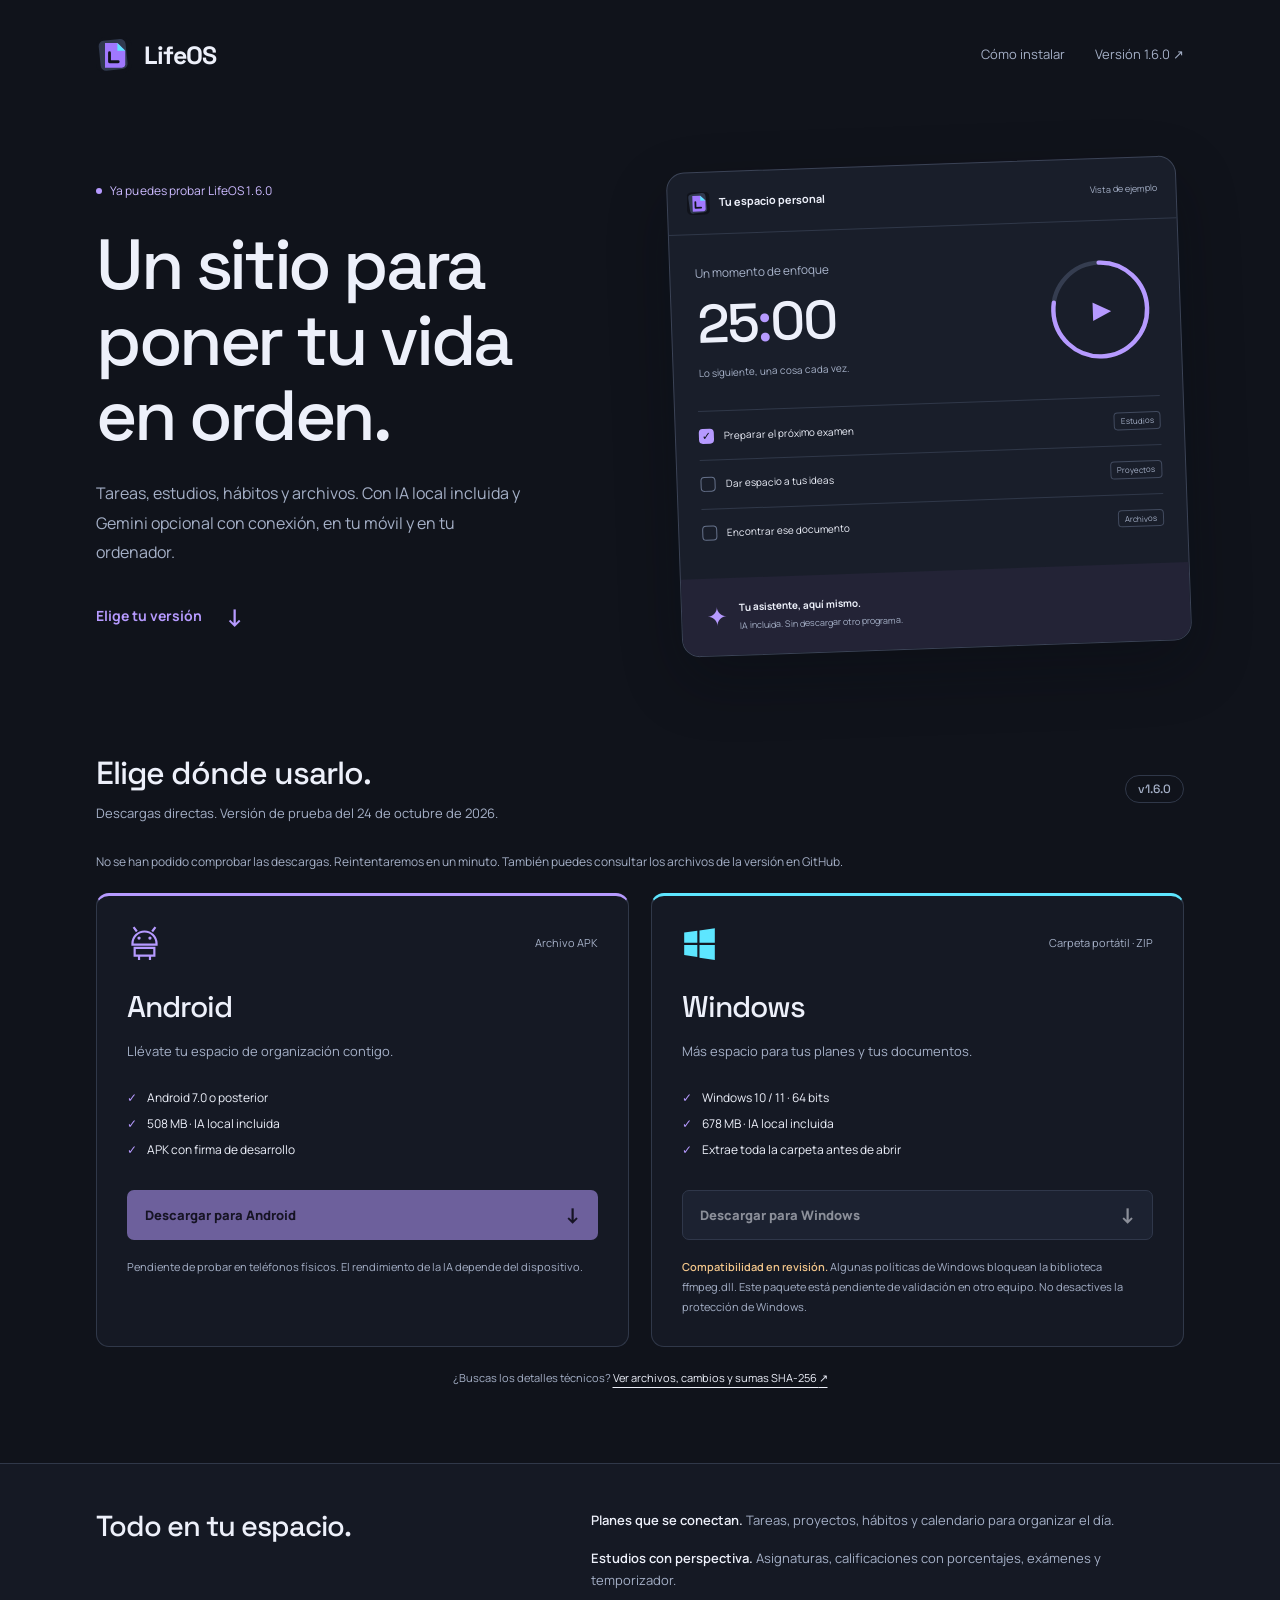
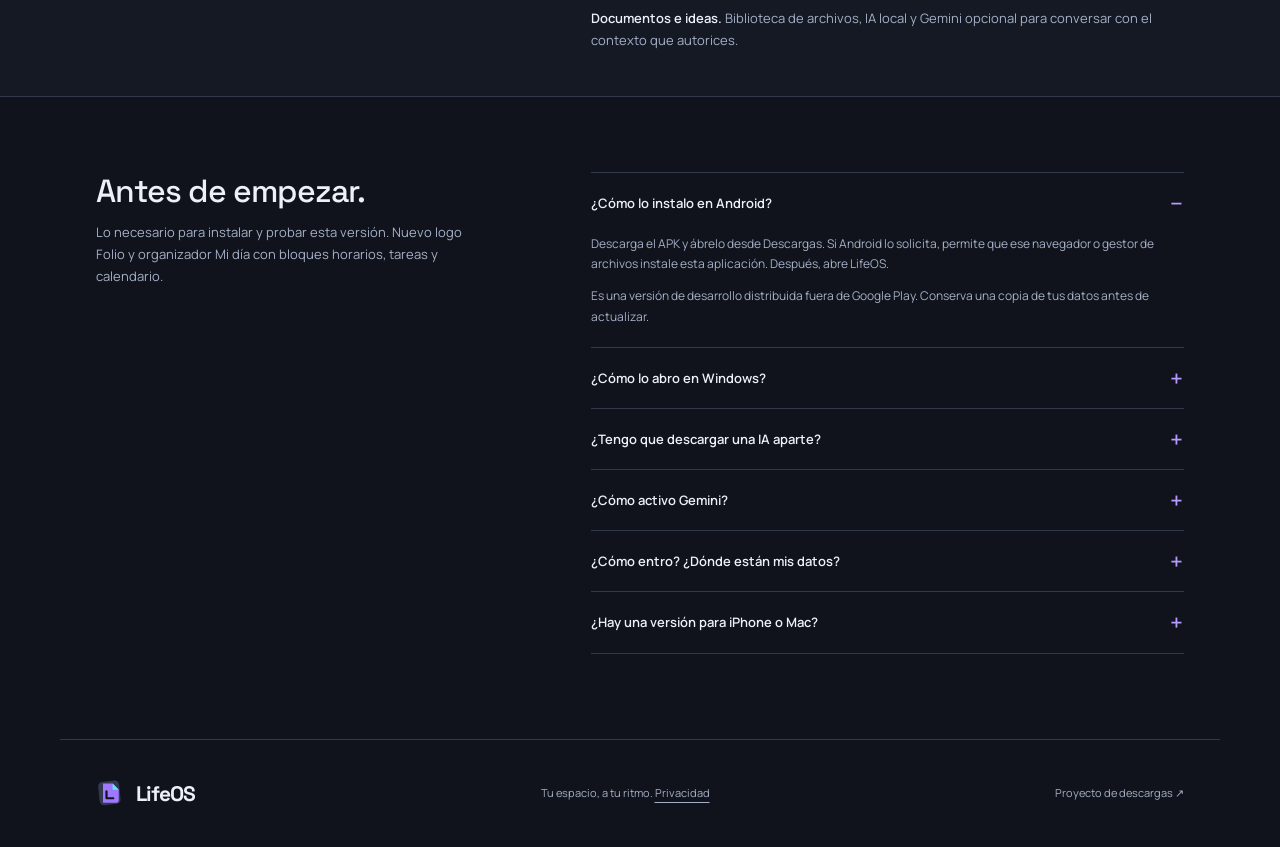
==== commit 2979d7cb: "Publicar LifeOS 1.6 con Mi día y logo Folio" ====
--- a/index.html
+++ b/index.html
@@ -6,62 +6,62 @@
   <meta name="theme-color" content="#10131b">
   <meta name="description" content="Descarga LifeOS para Android y Windows. Organiza tus tareas, estudios y archivos con un asistente de IA local incluido.">
   <title>Descargar LifeOS · Android y Windows</title>
-  <link rel="icon" href="assets/icon.svg" type="image/svg+xml">
+  <link rel="icon" href="assets/icon.svg?v=1.6.0" type="image/svg+xml">
   <link rel="stylesheet" href="style.css">
   <script src="downloads.js" defer></script>
 </head>
 <body>
   <a class="skip" href="#descargas">Ir a las descargas</a>
   <header class="wrap masthead">
-    <a class="brand" href="#" aria-label="LifeOS, inicio"><img src="assets/icon.svg" width="36" height="36" alt=""><span>LifeOS</span></a>
-    <nav aria-label="Navegación"><a href="#instalar">Cómo instalar</a><a href="https://github.com/benitezzgarcia/lifeos-descargas/releases/tag/v1.5.1">Versión 1.5.1 <span aria-hidden="true">↗</span></a></nav>
+    <a class="brand" href="#" aria-label="LifeOS, inicio"><img src="assets/icon.svg?v=1.6.0" width="36" height="36" alt=""><span>LifeOS</span></a>
+    <nav aria-label="Navegación"><a href="#instalar">Cómo instalar</a><a href="https://github.com/benitezzgarcia/lifeos-descargas/releases/tag/v1.6.0">Versión 1.6.0 <span aria-hidden="true">↗</span></a></nav>
   </header>
   <main>
     <section class="wrap hero" aria-labelledby="title">
       <div class="intro">
-        <span class="release"><span class="dot" aria-hidden="true"></span> Ya puedes probar LifeOS 1.5.1</span>
+        <span class="release"><span class="dot" aria-hidden="true"></span> Ya puedes probar LifeOS 1.6.0</span>
         <h1 id="title">Un sitio para<br>poner tu vida<br>en orden.</h1>
         <p>Tareas, estudios, hábitos y archivos. Con IA local incluida y Gemini opcional con conexión, en tu móvil y en tu ordenador.</p>
         <a class="hero-link" href="#descargas">Elige tu versión <span aria-hidden="true">↓</span></a>
       </div>
       <div class="preview" aria-label="Ejemplo ilustrativo de las herramientas de LifeOS">
-        <div class="preview-top"><span><img src="assets/icon.svg" width="23" height="23" alt=""> Tu espacio personal</span><span class="preview-tag">Vista de ejemplo</span></div>
+        <div class="preview-top"><span><img src="assets/icon.svg?v=1.6.0" width="23" height="23" alt=""> Tu espacio personal</span><span class="preview-tag">Vista de ejemplo</span></div>
         <div class="focus-demo"><div><span class="eyebrow">Un momento de enfoque</span><span class="timer">25<span>:</span>00</span><span class="focus-caption">Lo siguiente, una cosa cada vez.</span></div><div class="focus-ring" aria-hidden="true"><svg viewBox="0 0 100 100"><circle class="track" cx="50" cy="50" r="43"/><circle class="progress" cx="50" cy="50" r="43"/></svg><span>▶</span></div></div>
         <div class="demo-list"><div><span class="check" aria-hidden="true">✓</span><span>Preparar el próximo examen</span><span class="pill">Estudios</span></div><div><span class="check empty" aria-hidden="true"></span><span>Dar espacio a tus ideas</span><span class="pill">Proyectos</span></div><div><span class="check empty" aria-hidden="true"></span><span>Encontrar ese documento</span><span class="pill">Archivos</span></div></div>
         <div class="preview-bottom"><span class="spark" aria-hidden="true">✦</span><div><strong>Tu asistente, aquí mismo.</strong><span>IA incluida. Sin descargar otro programa.</span></div></div>
       </div>
     </section>
     <section class="wrap downloads" id="descargas" aria-labelledby="downloads-title">
-      <div class="section-heading"><div><h2 id="downloads-title">Elige dónde usarlo.</h2><p>Descargas directas. Versión de prueba del 24 de octubre de 2026.</p></div><span class="version">v1.5.1</span></div>
+      <div class="section-heading"><div><h2 id="downloads-title">Elige dónde usarlo.</h2><p>Descargas directas. Versión de prueba del 24 de octubre de 2026.</p></div><span class="version">v1.6.0</span></div>
       <p class="transfer-status" id="transfer-status" role="status">Comprobando los archivos de descarga…</p>
       <div class="platforms">
         <article class="platform android">
           <div class="platform-heading"><svg width="35" height="35" viewBox="0 0 32 32" fill="none" aria-hidden="true"><path d="m9 5-3-4m17 4 3-4M5 16a11 11 0 0 1 22 0v1H5v-1Z" stroke="currentColor" stroke-width="2"/><circle cx="11" cy="11" r="1.5" fill="currentColor"/><circle cx="21" cy="11" r="1.5" fill="currentColor"/><path d="M7 20h18v7H7zm4 7v4m10-4v4" stroke="currentColor" stroke-width="2"/></svg><span class="format">Archivo APK</span></div>
           <h3>Android</h3><p class="platform-desc">Llévate tu espacio de organización contigo.</p>
           <ul><li>Android 7.0 o posterior</li><li>508 MB · IA local incluida</li><li>APK con firma de desarrollo</li></ul>
-          <a class="download-button" id="download-android" aria-disabled="true" href="https://github.com/benitezzgarcia/lifeos-descargas/releases/download/v1.5.1/LifeOS-android-debug.apk">Descargar para Android <span aria-hidden="true">↓</span></a>
+          <a class="download-button" id="download-android" aria-disabled="true" href="https://github.com/benitezzgarcia/lifeos-descargas/releases/download/v1.6.0/LifeOS-android-debug.apk">Descargar para Android <span aria-hidden="true">↓</span></a>
           <p class="download-note">Pendiente de probar en teléfonos físicos. El rendimiento de la IA depende del dispositivo.</p>
         </article>
         <article class="platform windows">
           <div class="platform-heading"><svg width="35" height="35" viewBox="0 0 32 32" fill="currentColor" aria-hidden="true"><path d="m2 6 12-1.7v11H2zm14-2 14-2v13.3H16zM2 17.3h12v11L2 26.6zm14 0h14V31l-14-2z"/></svg><span class="format">Carpeta portátil · ZIP</span></div>
           <h3>Windows</h3><p class="platform-desc">Más espacio para tus planes y tus documentos.</p>
           <ul><li>Windows 10 / 11 · 64 bits</li><li>678 MB · IA local incluida</li><li>Extrae toda la carpeta antes de abrir</li></ul>
-          <a class="download-button secondary" id="download-windows" aria-disabled="true" href="https://github.com/benitezzgarcia/lifeos-descargas/releases/download/v1.5.1/LifeOS-Windows-Prueba.zip">Descargar para Windows <span aria-hidden="true">↓</span></a>
+          <a class="download-button secondary" id="download-windows" aria-disabled="true" href="https://github.com/benitezzgarcia/lifeos-descargas/releases/download/v1.6.0/LifeOS-Windows-Prueba.zip">Descargar para Windows <span aria-hidden="true">↓</span></a>
           <p class="download-note warning"><strong>Compatibilidad en revisión.</strong> Algunas políticas de Windows bloquean la biblioteca ffmpeg.dll. Este paquete está pendiente de validación en otro equipo. No desactives la protección de Windows.</p>
         </article>
       </div>
-      <p class="download-footer">¿Buscas los detalles técnicos? <a href="https://github.com/benitezzgarcia/lifeos-descargas/releases/tag/v1.5.1">Ver archivos, cambios y sumas SHA-256 <span aria-hidden="true">↗</span></a></p>
+      <p class="download-footer">¿Buscas los detalles técnicos? <a href="https://github.com/benitezzgarcia/lifeos-descargas/releases/tag/v1.6.0">Ver archivos, cambios y sumas SHA-256 <span aria-hidden="true">↗</span></a></p>
     </section>
     <section class="included" aria-labelledby="included-title"><div class="wrap included-inner"><h2 id="included-title">Todo en tu espacio.</h2><div><p><strong>Planes que se conectan.</strong> Tareas, proyectos, hábitos y calendario para organizar el día.</p><p><strong>Estudios con perspectiva.</strong> Asignaturas, calificaciones con porcentajes, exámenes y temporizador.</p><p><strong>Documentos e ideas.</strong> Biblioteca de archivos, IA local y Gemini opcional para conversar con el contexto que autorices.</p></div></div></section>
-    <section class="wrap install" id="instalar" aria-labelledby="install-title"><div class="install-intro"><h2 id="install-title">Antes de empezar.</h2><p>Lo necesario para instalar y probar esta versión.</p></div><div class="questions">
+    <section class="wrap install" id="instalar" aria-labelledby="install-title"><div class="install-intro"><h2 id="install-title">Antes de empezar.</h2><p>Lo necesario para instalar y probar esta versión. Nuevo logo Folio y organizador Mi día con bloques horarios, tareas y calendario.</p></div><div class="questions">
       <details open><summary>¿Cómo lo instalo en Android?</summary><div><p>Descarga el APK y ábrelo desde Descargas. Si Android lo solicita, permite que ese navegador o gestor de archivos instale esta aplicación. Después, abre LifeOS.</p><p>Es una versión de desarrollo distribuida fuera de Google Play. Conserva una copia de tus datos antes de actualizar.</p></div></details>
       <details><summary>¿Cómo lo abro en Windows?</summary><div><p>Descarga el ZIP, pulsa «Extraer todo» y abre LifeOS.exe dentro de la carpeta extraída. Conserva la carpeta completa, incluidas sus bibliotecas y recursos.</p><p>Si la política de integridad de Windows bloquea ffmpeg.dll, esta distribución no será compatible con ese equipo. No desactives las protecciones para ejecutarla.</p></div></details>
       <details><summary>¿Tengo que descargar una IA aparte?</summary><div><p>No. El modelo Qwen3-0.6B y su motor están incluidos; por eso los archivos ocupan más. La IA funciona localmente y sus respuestas necesitan revisión. Su velocidad depende de la memoria y la potencia del dispositivo.</p></div></details>
       <details><summary>¿Cómo activo Gemini?</summary><div><p>En Asistente, pulsa «Gemini · Con conexión». Pulsa «Continuar con Google». Puedes registrar tu cuenta gratis y recordar el dispositivo durante 30 días. Gemini necesita Internet y tiene límites de uso. Tu suscripción personal de Gemini no se utiliza en la app. El acceso mediante código privado anterior sigue disponible.</p><p>Puedes cerrar la sesión actual o todas las sesiones desde la app. Autoriza cada consulta y selecciona el contexto que quieras compartir. El servicio de LifeOS en Cloudflare transmite lo autorizado a Google. El modo local sigue funcionando sin conexión.</p></div></details>
-      <details><summary>¿Cómo entro? ¿Dónde están mis datos?</summary><div><p>Desde la versión 1.5.1 necesitas entrar con Google para usar LifeOS. El acceso es gratuito; no hay registro por correo ni contraseñas de LifeOS. Los datos siguen guardados en el dispositivo. Puedes recordar la sesión durante 30 días y trabajar sin conexión mientras siga siendo válida. Puedes exportar copias desde Ajustes y la biblioteca desde Archivos.</p><p>El acceso con Google para tu cuenta de LifeOS es independiente de las copias. La conexión opcional de Drive sigue en modo de pruebas y necesita una cuenta autorizada. Las copias de productividad se guardan manualmente en el espacio privado de LifeOS del Drive de cada persona. No incluyen documentos ni conversaciones y no son una sincronización automática.</p></div></details>
+      <details><summary>¿Cómo entro? ¿Dónde están mis datos?</summary><div><p>Necesitas entrar con Google para usar LifeOS. El acceso es gratuito; no hay registro por correo ni contraseñas de LifeOS. Los datos siguen guardados en el dispositivo. Puedes recordar la sesión durante 30 días y trabajar sin conexión mientras siga siendo válida. Puedes exportar copias desde Ajustes y la biblioteca desde Archivos.</p><p>El acceso con Google para tu cuenta de LifeOS es independiente de las copias. La conexión opcional de Drive sigue en modo de pruebas y necesita una cuenta autorizada. Las copias de productividad se guardan manualmente en el espacio privado de LifeOS del Drive de cada persona. No incluyen documentos ni conversaciones y no son una sincronización automática.</p></div></details>
       <details><summary>¿Hay una versión para iPhone o Mac?</summary><div><p>Esta página ofrece únicamente las descargas de prueba para Android y Windows. No hay aquí una versión lista para instalar en iPhone o Mac.</p></div></details>
     </div></section>
   </main>
-  <footer class="wrap footer"><a class="brand" href="#"><img src="assets/icon.svg" width="28" height="28" alt=""><span>LifeOS</span></a><p>Tu espacio, a tu ritmo. <a href="privacy.html">Privacidad</a></p><a href="https://github.com/benitezzgarcia/lifeos-descargas">Proyecto de descargas <span aria-hidden="true">↗</span></a></footer>
+  <footer class="wrap footer"><a class="brand" href="#"><img src="assets/icon.svg?v=1.6.0" width="28" height="28" alt=""><span>LifeOS</span></a><p>Tu espacio, a tu ritmo. <a href="privacy.html">Privacidad</a></p><a href="https://github.com/benitezzgarcia/lifeos-descargas">Proyecto de descargas <span aria-hidden="true">↗</span></a></footer>
 </body>
 </html>
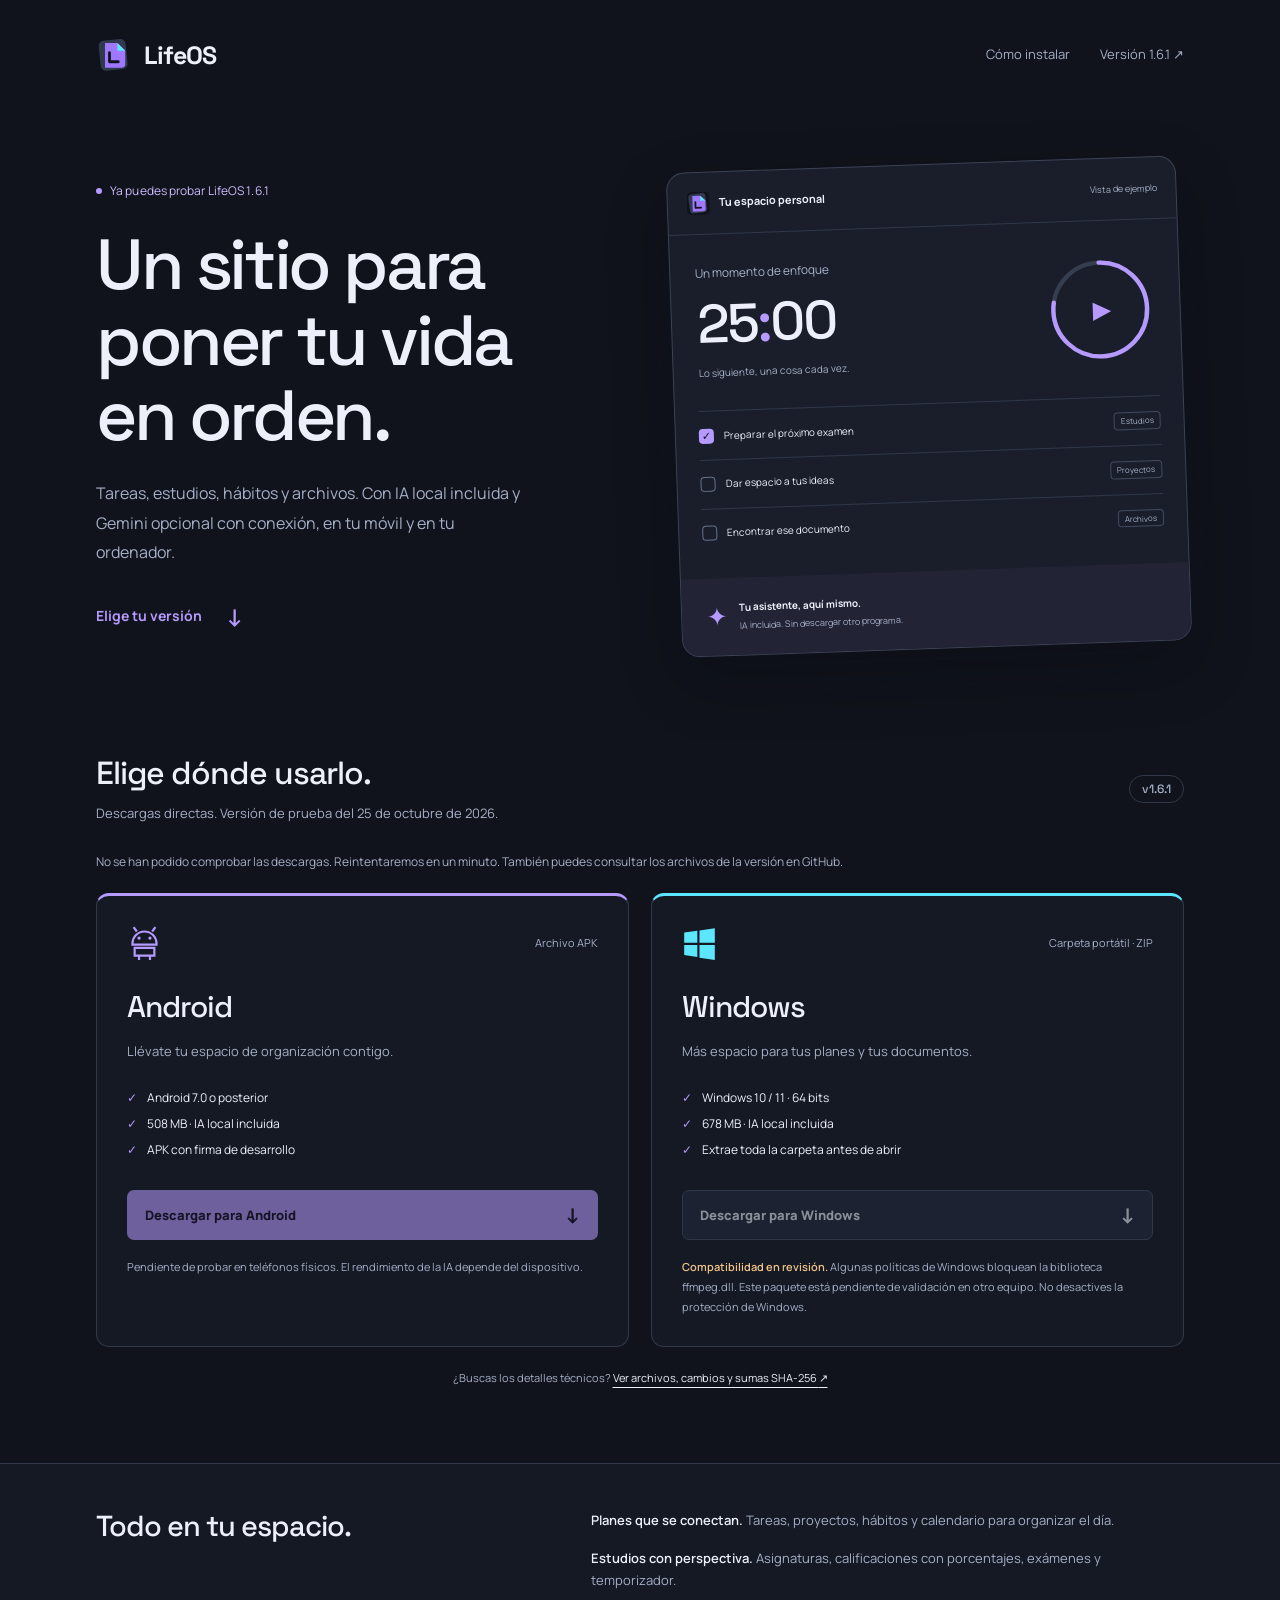
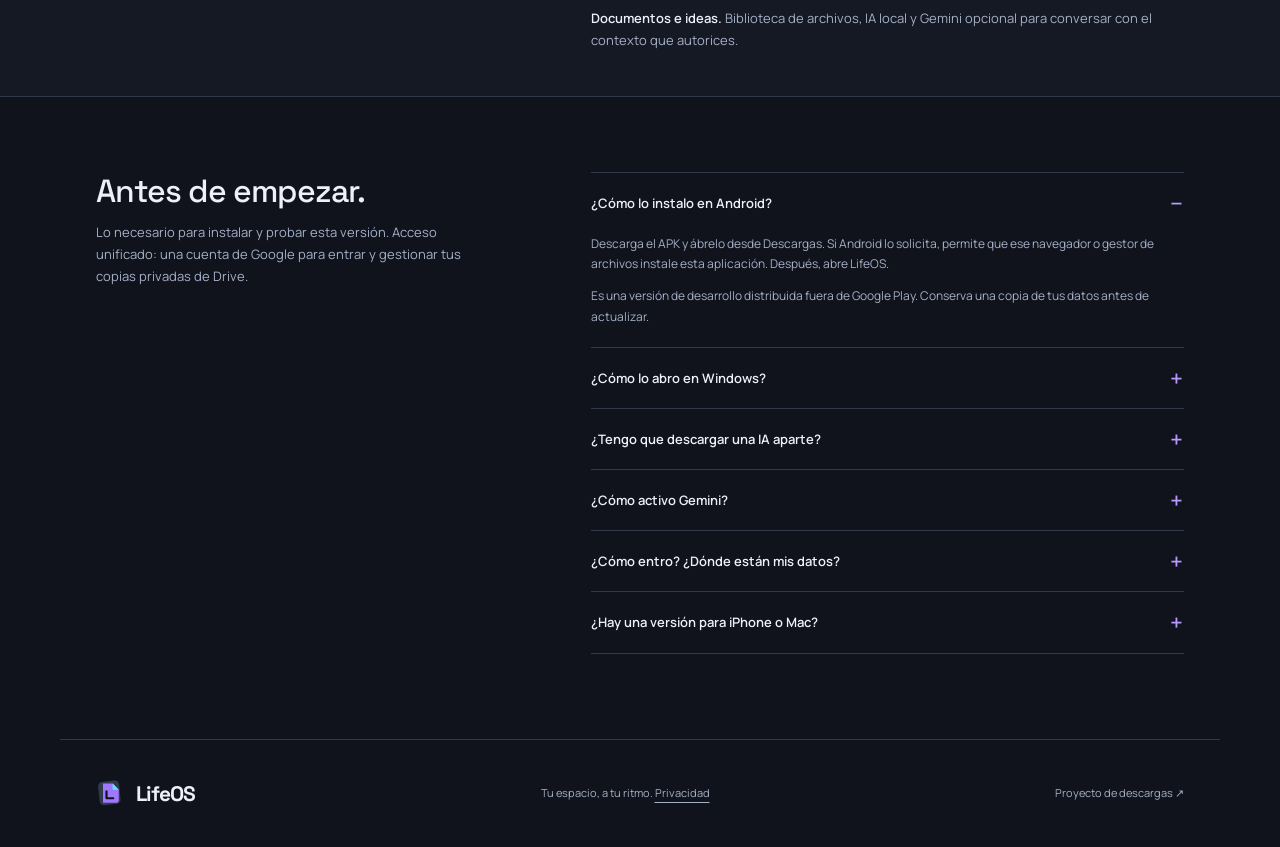
==== commit bb152822: "Ofrecer descargas 1.6.1 con acceso Google y Drive conjunto" ====
--- a/index.html
+++ b/index.html
@@ -6,62 +6,62 @@
   <meta name="theme-color" content="#10131b">
   <meta name="description" content="Descarga LifeOS para Android y Windows. Organiza tus tareas, estudios y archivos con un asistente de IA local incluido.">
   <title>Descargar LifeOS · Android y Windows</title>
-  <link rel="icon" href="assets/icon.svg?v=1.6.0" type="image/svg+xml">
+  <link rel="icon" href="assets/icon.svg?v=1.6.1" type="image/svg+xml">
   <link rel="stylesheet" href="style.css">
   <script src="downloads.js" defer></script>
 </head>
 <body>
   <a class="skip" href="#descargas">Ir a las descargas</a>
   <header class="wrap masthead">
-    <a class="brand" href="#" aria-label="LifeOS, inicio"><img src="assets/icon.svg?v=1.6.0" width="36" height="36" alt=""><span>LifeOS</span></a>
-    <nav aria-label="Navegación"><a href="#instalar">Cómo instalar</a><a href="https://github.com/benitezzgarcia/lifeos-descargas/releases/tag/v1.6.0">Versión 1.6.0 <span aria-hidden="true">↗</span></a></nav>
+    <a class="brand" href="#" aria-label="LifeOS, inicio"><img src="assets/icon.svg?v=1.6.1" width="36" height="36" alt=""><span>LifeOS</span></a>
+    <nav aria-label="Navegación"><a href="#instalar">Cómo instalar</a><a href="https://github.com/benitezzgarcia/lifeos-descargas/releases/tag/v1.6.1">Versión 1.6.1 <span aria-hidden="true">↗</span></a></nav>
   </header>
   <main>
     <section class="wrap hero" aria-labelledby="title">
       <div class="intro">
-        <span class="release"><span class="dot" aria-hidden="true"></span> Ya puedes probar LifeOS 1.6.0</span>
+        <span class="release"><span class="dot" aria-hidden="true"></span> Ya puedes probar LifeOS 1.6.1</span>
         <h1 id="title">Un sitio para<br>poner tu vida<br>en orden.</h1>
         <p>Tareas, estudios, hábitos y archivos. Con IA local incluida y Gemini opcional con conexión, en tu móvil y en tu ordenador.</p>
         <a class="hero-link" href="#descargas">Elige tu versión <span aria-hidden="true">↓</span></a>
       </div>
       <div class="preview" aria-label="Ejemplo ilustrativo de las herramientas de LifeOS">
-        <div class="preview-top"><span><img src="assets/icon.svg?v=1.6.0" width="23" height="23" alt=""> Tu espacio personal</span><span class="preview-tag">Vista de ejemplo</span></div>
+        <div class="preview-top"><span><img src="assets/icon.svg?v=1.6.1" width="23" height="23" alt=""> Tu espacio personal</span><span class="preview-tag">Vista de ejemplo</span></div>
         <div class="focus-demo"><div><span class="eyebrow">Un momento de enfoque</span><span class="timer">25<span>:</span>00</span><span class="focus-caption">Lo siguiente, una cosa cada vez.</span></div><div class="focus-ring" aria-hidden="true"><svg viewBox="0 0 100 100"><circle class="track" cx="50" cy="50" r="43"/><circle class="progress" cx="50" cy="50" r="43"/></svg><span>▶</span></div></div>
         <div class="demo-list"><div><span class="check" aria-hidden="true">✓</span><span>Preparar el próximo examen</span><span class="pill">Estudios</span></div><div><span class="check empty" aria-hidden="true"></span><span>Dar espacio a tus ideas</span><span class="pill">Proyectos</span></div><div><span class="check empty" aria-hidden="true"></span><span>Encontrar ese documento</span><span class="pill">Archivos</span></div></div>
         <div class="preview-bottom"><span class="spark" aria-hidden="true">✦</span><div><strong>Tu asistente, aquí mismo.</strong><span>IA incluida. Sin descargar otro programa.</span></div></div>
       </div>
     </section>
     <section class="wrap downloads" id="descargas" aria-labelledby="downloads-title">
-      <div class="section-heading"><div><h2 id="downloads-title">Elige dónde usarlo.</h2><p>Descargas directas. Versión de prueba del 24 de octubre de 2026.</p></div><span class="version">v1.6.0</span></div>
+      <div class="section-heading"><div><h2 id="downloads-title">Elige dónde usarlo.</h2><p>Descargas directas. Versión de prueba del 25 de octubre de 2026.</p></div><span class="version">v1.6.1</span></div>
       <p class="transfer-status" id="transfer-status" role="status">Comprobando los archivos de descarga…</p>
       <div class="platforms">
         <article class="platform android">
           <div class="platform-heading"><svg width="35" height="35" viewBox="0 0 32 32" fill="none" aria-hidden="true"><path d="m9 5-3-4m17 4 3-4M5 16a11 11 0 0 1 22 0v1H5v-1Z" stroke="currentColor" stroke-width="2"/><circle cx="11" cy="11" r="1.5" fill="currentColor"/><circle cx="21" cy="11" r="1.5" fill="currentColor"/><path d="M7 20h18v7H7zm4 7v4m10-4v4" stroke="currentColor" stroke-width="2"/></svg><span class="format">Archivo APK</span></div>
           <h3>Android</h3><p class="platform-desc">Llévate tu espacio de organización contigo.</p>
           <ul><li>Android 7.0 o posterior</li><li>508 MB · IA local incluida</li><li>APK con firma de desarrollo</li></ul>
-          <a class="download-button" id="download-android" aria-disabled="true" href="https://github.com/benitezzgarcia/lifeos-descargas/releases/download/v1.6.0/LifeOS-android-debug.apk">Descargar para Android <span aria-hidden="true">↓</span></a>
+          <a class="download-button" id="download-android" aria-disabled="true" href="https://github.com/benitezzgarcia/lifeos-descargas/releases/download/v1.6.1/LifeOS-android-debug.apk">Descargar para Android <span aria-hidden="true">↓</span></a>
           <p class="download-note">Pendiente de probar en teléfonos físicos. El rendimiento de la IA depende del dispositivo.</p>
         </article>
         <article class="platform windows">
           <div class="platform-heading"><svg width="35" height="35" viewBox="0 0 32 32" fill="currentColor" aria-hidden="true"><path d="m2 6 12-1.7v11H2zm14-2 14-2v13.3H16zM2 17.3h12v11L2 26.6zm14 0h14V31l-14-2z"/></svg><span class="format">Carpeta portátil · ZIP</span></div>
           <h3>Windows</h3><p class="platform-desc">Más espacio para tus planes y tus documentos.</p>
           <ul><li>Windows 10 / 11 · 64 bits</li><li>678 MB · IA local incluida</li><li>Extrae toda la carpeta antes de abrir</li></ul>
-          <a class="download-button secondary" id="download-windows" aria-disabled="true" href="https://github.com/benitezzgarcia/lifeos-descargas/releases/download/v1.6.0/LifeOS-Windows-Prueba.zip">Descargar para Windows <span aria-hidden="true">↓</span></a>
+          <a class="download-button secondary" id="download-windows" aria-disabled="true" href="https://github.com/benitezzgarcia/lifeos-descargas/releases/download/v1.6.1/LifeOS-Windows-Prueba.zip">Descargar para Windows <span aria-hidden="true">↓</span></a>
           <p class="download-note warning"><strong>Compatibilidad en revisión.</strong> Algunas políticas de Windows bloquean la biblioteca ffmpeg.dll. Este paquete está pendiente de validación en otro equipo. No desactives la protección de Windows.</p>
         </article>
       </div>
-      <p class="download-footer">¿Buscas los detalles técnicos? <a href="https://github.com/benitezzgarcia/lifeos-descargas/releases/tag/v1.6.0">Ver archivos, cambios y sumas SHA-256 <span aria-hidden="true">↗</span></a></p>
+      <p class="download-footer">¿Buscas los detalles técnicos? <a href="https://github.com/benitezzgarcia/lifeos-descargas/releases/tag/v1.6.1">Ver archivos, cambios y sumas SHA-256 <span aria-hidden="true">↗</span></a></p>
     </section>
     <section class="included" aria-labelledby="included-title"><div class="wrap included-inner"><h2 id="included-title">Todo en tu espacio.</h2><div><p><strong>Planes que se conectan.</strong> Tareas, proyectos, hábitos y calendario para organizar el día.</p><p><strong>Estudios con perspectiva.</strong> Asignaturas, calificaciones con porcentajes, exámenes y temporizador.</p><p><strong>Documentos e ideas.</strong> Biblioteca de archivos, IA local y Gemini opcional para conversar con el contexto que autorices.</p></div></div></section>
-    <section class="wrap install" id="instalar" aria-labelledby="install-title"><div class="install-intro"><h2 id="install-title">Antes de empezar.</h2><p>Lo necesario para instalar y probar esta versión. Nuevo logo Folio y organizador Mi día con bloques horarios, tareas y calendario.</p></div><div class="questions">
+    <section class="wrap install" id="instalar" aria-labelledby="install-title"><div class="install-intro"><h2 id="install-title">Antes de empezar.</h2><p>Lo necesario para instalar y probar esta versión. Acceso unificado: una cuenta de Google para entrar y gestionar tus copias privadas de Drive.</p></div><div class="questions">
       <details open><summary>¿Cómo lo instalo en Android?</summary><div><p>Descarga el APK y ábrelo desde Descargas. Si Android lo solicita, permite que ese navegador o gestor de archivos instale esta aplicación. Después, abre LifeOS.</p><p>Es una versión de desarrollo distribuida fuera de Google Play. Conserva una copia de tus datos antes de actualizar.</p></div></details>
       <details><summary>¿Cómo lo abro en Windows?</summary><div><p>Descarga el ZIP, pulsa «Extraer todo» y abre LifeOS.exe dentro de la carpeta extraída. Conserva la carpeta completa, incluidas sus bibliotecas y recursos.</p><p>Si la política de integridad de Windows bloquea ffmpeg.dll, esta distribución no será compatible con ese equipo. No desactives las protecciones para ejecutarla.</p></div></details>
       <details><summary>¿Tengo que descargar una IA aparte?</summary><div><p>No. El modelo Qwen3-0.6B y su motor están incluidos; por eso los archivos ocupan más. La IA funciona localmente y sus respuestas necesitan revisión. Su velocidad depende de la memoria y la potencia del dispositivo.</p></div></details>
-      <details><summary>¿Cómo activo Gemini?</summary><div><p>En Asistente, pulsa «Gemini · Con conexión». Pulsa «Continuar con Google». Puedes registrar tu cuenta gratis y recordar el dispositivo durante 30 días. Gemini necesita Internet y tiene límites de uso. Tu suscripción personal de Gemini no se utiliza en la app. El acceso mediante código privado anterior sigue disponible.</p><p>Puedes cerrar la sesión actual o todas las sesiones desde la app. Autoriza cada consulta y selecciona el contexto que quieras compartir. El servicio de LifeOS en Cloudflare transmite lo autorizado a Google. El modo local sigue funcionando sin conexión.</p></div></details>
-      <details><summary>¿Cómo entro? ¿Dónde están mis datos?</summary><div><p>Necesitas entrar con Google para usar LifeOS. El acceso es gratuito; no hay registro por correo ni contraseñas de LifeOS. Los datos siguen guardados en el dispositivo. Puedes recordar la sesión durante 30 días y trabajar sin conexión mientras siga siendo válida. Puedes exportar copias desde Ajustes y la biblioteca desde Archivos.</p><p>El acceso con Google para tu cuenta de LifeOS es independiente de las copias. La conexión opcional de Drive sigue en modo de pruebas y necesita una cuenta autorizada. Las copias de productividad se guardan manualmente en el espacio privado de LifeOS del Drive de cada persona. No incluyen documentos ni conversaciones y no son una sincronización automática.</p></div></details>
+      <details><summary>¿Cómo activo Gemini?</summary><div><p>En Asistente, pulsa «Gemini · Con conexión». Al entrar con Google puedes recordar el dispositivo durante 30 días. Gemini necesita Internet y tiene límites de uso. Tu suscripción personal de Gemini no se utiliza en la app. El acceso mediante código privado anterior sigue disponible.</p><p>Puedes cerrar la sesión actual o todas las sesiones desde la app. Autoriza cada consulta y selecciona el contexto que quieras compartir. El servicio de LifeOS en Cloudflare transmite lo autorizado a Google. El modo local sigue funcionando sin conexión.</p></div></details>
+      <details><summary>¿Cómo entro? ¿Dónde están mis datos?</summary><div><p>Necesitas entrar con Google para usar LifeOS. El acceso es gratuito; no hay registro por correo ni contraseñas de LifeOS. Los datos siguen guardados en el dispositivo. Puedes recordar la sesión durante 30 días y trabajar sin conexión mientras siga siendo válida. Puedes exportar copias desde Ajustes y la biblioteca desde Archivos.</p><p>La misma entrada con Google solicita el permiso opcional de copias privadas en Drive. Puedes entrar sin Drive si Google deniega el permiso. Drive sigue en modo de pruebas y necesita una cuenta autorizada. Las copias de productividad se guardan manualmente en el espacio privado de LifeOS del Drive de cada persona. No incluyen documentos ni conversaciones y no son una sincronización automática.</p></div></details>
       <details><summary>¿Hay una versión para iPhone o Mac?</summary><div><p>Esta página ofrece únicamente las descargas de prueba para Android y Windows. No hay aquí una versión lista para instalar en iPhone o Mac.</p></div></details>
     </div></section>
   </main>
-  <footer class="wrap footer"><a class="brand" href="#"><img src="assets/icon.svg?v=1.6.0" width="28" height="28" alt=""><span>LifeOS</span></a><p>Tu espacio, a tu ritmo. <a href="privacy.html">Privacidad</a></p><a href="https://github.com/benitezzgarcia/lifeos-descargas">Proyecto de descargas <span aria-hidden="true">↗</span></a></footer>
+  <footer class="wrap footer"><a class="brand" href="#"><img src="assets/icon.svg?v=1.6.1" width="28" height="28" alt=""><span>LifeOS</span></a><p>Tu espacio, a tu ritmo. <a href="privacy.html">Privacidad</a></p><a href="https://github.com/benitezzgarcia/lifeos-descargas">Proyecto de descargas <span aria-hidden="true">↗</span></a></footer>
 </body>
 </html>
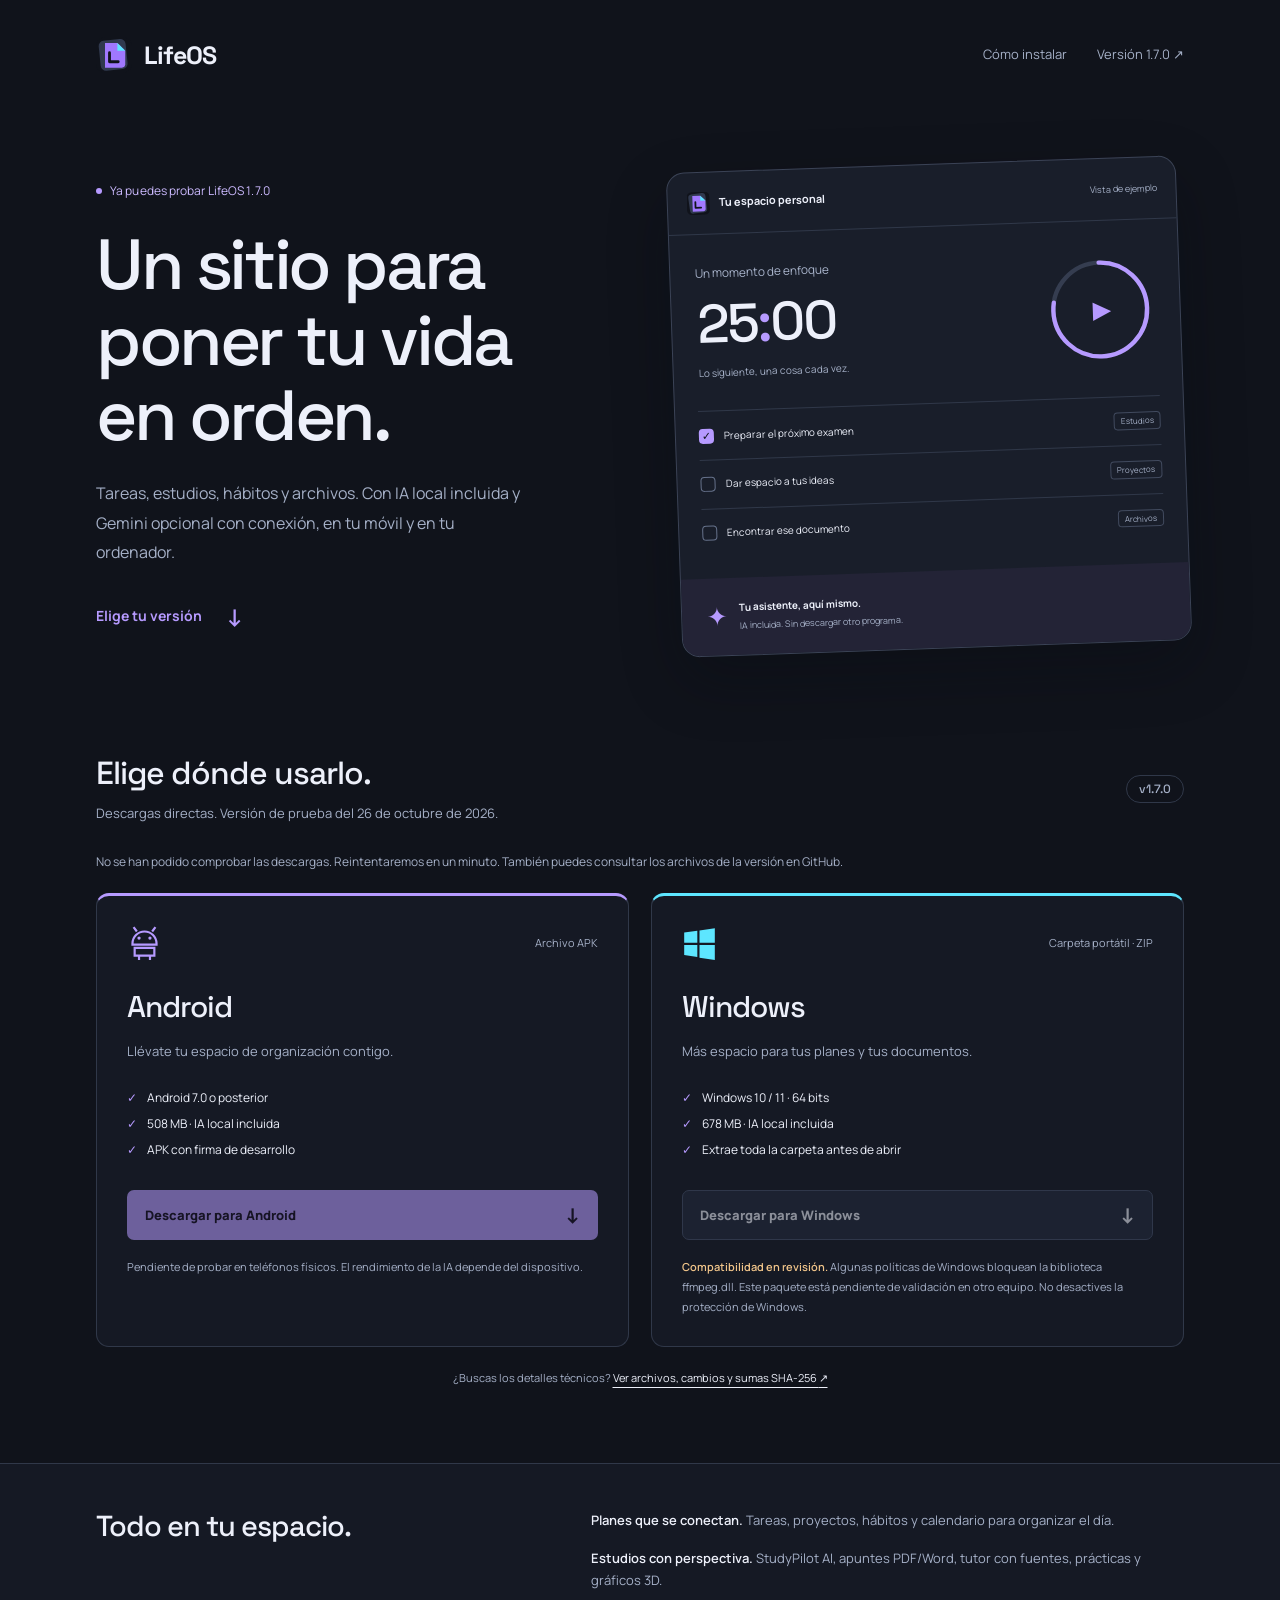
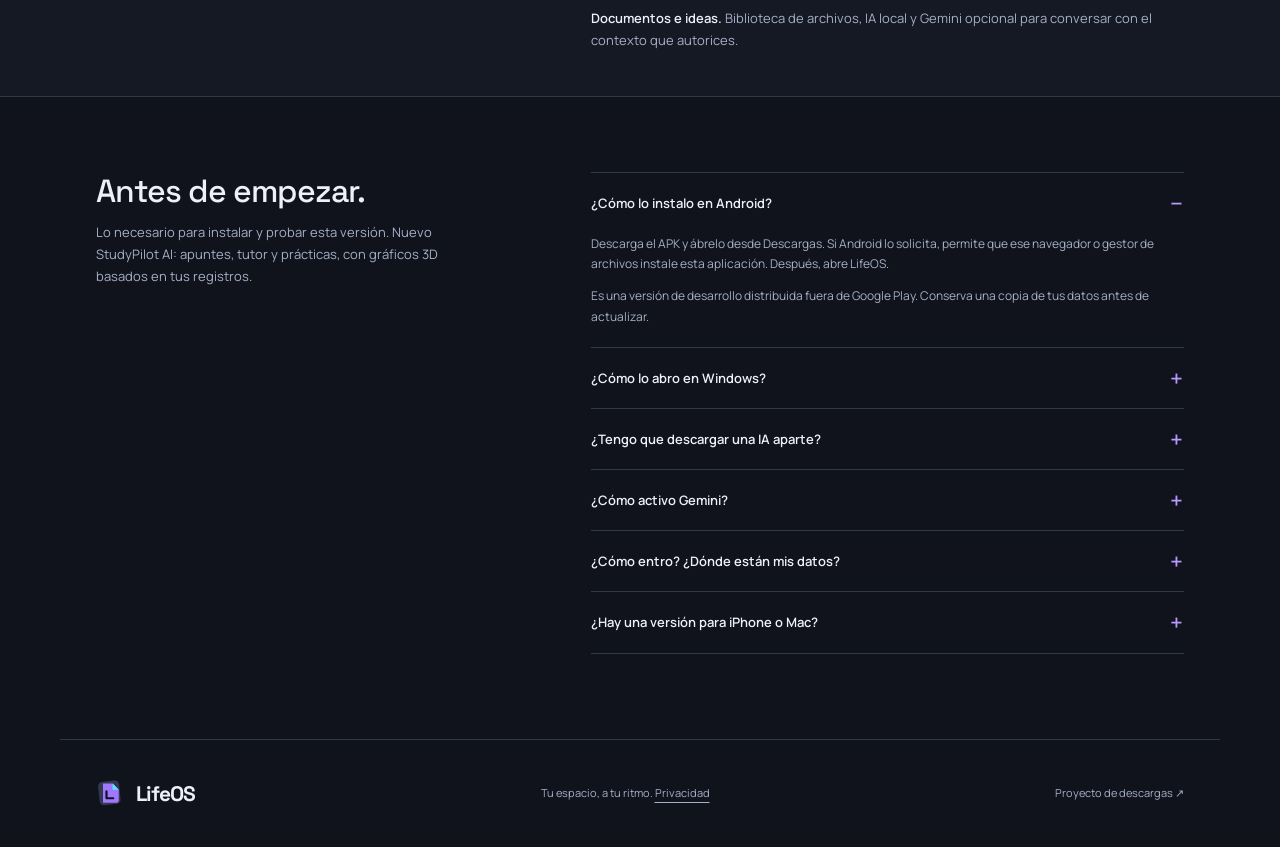
==== commit 23696a02: "Publicar descargas 1.7.0 con StudyPilot y gráficos 3D" ====
--- a/index.html
+++ b/index.html
@@ -6,62 +6,62 @@
   <meta name="theme-color" content="#10131b">
   <meta name="description" content="Descarga LifeOS para Android y Windows. Organiza tus tareas, estudios y archivos con un asistente de IA local incluido.">
   <title>Descargar LifeOS · Android y Windows</title>
-  <link rel="icon" href="assets/icon.svg?v=1.6.1" type="image/svg+xml">
+  <link rel="icon" href="assets/icon.svg?v=1.7.0" type="image/svg+xml">
   <link rel="stylesheet" href="style.css">
   <script src="downloads.js" defer></script>
 </head>
 <body>
   <a class="skip" href="#descargas">Ir a las descargas</a>
   <header class="wrap masthead">
-    <a class="brand" href="#" aria-label="LifeOS, inicio"><img src="assets/icon.svg?v=1.6.1" width="36" height="36" alt=""><span>LifeOS</span></a>
-    <nav aria-label="Navegación"><a href="#instalar">Cómo instalar</a><a href="https://github.com/benitezzgarcia/lifeos-descargas/releases/tag/v1.6.1">Versión 1.6.1 <span aria-hidden="true">↗</span></a></nav>
+    <a class="brand" href="#" aria-label="LifeOS, inicio"><img src="assets/icon.svg?v=1.7.0" width="36" height="36" alt=""><span>LifeOS</span></a>
+    <nav aria-label="Navegación"><a href="#instalar">Cómo instalar</a><a href="https://github.com/benitezzgarcia/lifeos-descargas/releases/tag/v1.7.0">Versión 1.7.0 <span aria-hidden="true">↗</span></a></nav>
   </header>
   <main>
     <section class="wrap hero" aria-labelledby="title">
       <div class="intro">
-        <span class="release"><span class="dot" aria-hidden="true"></span> Ya puedes probar LifeOS 1.6.1</span>
+        <span class="release"><span class="dot" aria-hidden="true"></span> Ya puedes probar LifeOS 1.7.0</span>
         <h1 id="title">Un sitio para<br>poner tu vida<br>en orden.</h1>
         <p>Tareas, estudios, hábitos y archivos. Con IA local incluida y Gemini opcional con conexión, en tu móvil y en tu ordenador.</p>
         <a class="hero-link" href="#descargas">Elige tu versión <span aria-hidden="true">↓</span></a>
       </div>
       <div class="preview" aria-label="Ejemplo ilustrativo de las herramientas de LifeOS">
-        <div class="preview-top"><span><img src="assets/icon.svg?v=1.6.1" width="23" height="23" alt=""> Tu espacio personal</span><span class="preview-tag">Vista de ejemplo</span></div>
+        <div class="preview-top"><span><img src="assets/icon.svg?v=1.7.0" width="23" height="23" alt=""> Tu espacio personal</span><span class="preview-tag">Vista de ejemplo</span></div>
         <div class="focus-demo"><div><span class="eyebrow">Un momento de enfoque</span><span class="timer">25<span>:</span>00</span><span class="focus-caption">Lo siguiente, una cosa cada vez.</span></div><div class="focus-ring" aria-hidden="true"><svg viewBox="0 0 100 100"><circle class="track" cx="50" cy="50" r="43"/><circle class="progress" cx="50" cy="50" r="43"/></svg><span>▶</span></div></div>
         <div class="demo-list"><div><span class="check" aria-hidden="true">✓</span><span>Preparar el próximo examen</span><span class="pill">Estudios</span></div><div><span class="check empty" aria-hidden="true"></span><span>Dar espacio a tus ideas</span><span class="pill">Proyectos</span></div><div><span class="check empty" aria-hidden="true"></span><span>Encontrar ese documento</span><span class="pill">Archivos</span></div></div>
         <div class="preview-bottom"><span class="spark" aria-hidden="true">✦</span><div><strong>Tu asistente, aquí mismo.</strong><span>IA incluida. Sin descargar otro programa.</span></div></div>
       </div>
     </section>
     <section class="wrap downloads" id="descargas" aria-labelledby="downloads-title">
-      <div class="section-heading"><div><h2 id="downloads-title">Elige dónde usarlo.</h2><p>Descargas directas. Versión de prueba del 25 de octubre de 2026.</p></div><span class="version">v1.6.1</span></div>
+      <div class="section-heading"><div><h2 id="downloads-title">Elige dónde usarlo.</h2><p>Descargas directas. Versión de prueba del 26 de octubre de 2026.</p></div><span class="version">v1.7.0</span></div>
       <p class="transfer-status" id="transfer-status" role="status">Comprobando los archivos de descarga…</p>
       <div class="platforms">
         <article class="platform android">
           <div class="platform-heading"><svg width="35" height="35" viewBox="0 0 32 32" fill="none" aria-hidden="true"><path d="m9 5-3-4m17 4 3-4M5 16a11 11 0 0 1 22 0v1H5v-1Z" stroke="currentColor" stroke-width="2"/><circle cx="11" cy="11" r="1.5" fill="currentColor"/><circle cx="21" cy="11" r="1.5" fill="currentColor"/><path d="M7 20h18v7H7zm4 7v4m10-4v4" stroke="currentColor" stroke-width="2"/></svg><span class="format">Archivo APK</span></div>
           <h3>Android</h3><p class="platform-desc">Llévate tu espacio de organización contigo.</p>
           <ul><li>Android 7.0 o posterior</li><li>508 MB · IA local incluida</li><li>APK con firma de desarrollo</li></ul>
-          <a class="download-button" id="download-android" aria-disabled="true" href="https://github.com/benitezzgarcia/lifeos-descargas/releases/download/v1.6.1/LifeOS-android-debug.apk">Descargar para Android <span aria-hidden="true">↓</span></a>
+          <a class="download-button" id="download-android" aria-disabled="true" href="https://github.com/benitezzgarcia/lifeos-descargas/releases/download/v1.7.0/LifeOS-android-debug.apk">Descargar para Android <span aria-hidden="true">↓</span></a>
           <p class="download-note">Pendiente de probar en teléfonos físicos. El rendimiento de la IA depende del dispositivo.</p>
         </article>
         <article class="platform windows">
           <div class="platform-heading"><svg width="35" height="35" viewBox="0 0 32 32" fill="currentColor" aria-hidden="true"><path d="m2 6 12-1.7v11H2zm14-2 14-2v13.3H16zM2 17.3h12v11L2 26.6zm14 0h14V31l-14-2z"/></svg><span class="format">Carpeta portátil · ZIP</span></div>
           <h3>Windows</h3><p class="platform-desc">Más espacio para tus planes y tus documentos.</p>
           <ul><li>Windows 10 / 11 · 64 bits</li><li>678 MB · IA local incluida</li><li>Extrae toda la carpeta antes de abrir</li></ul>
-          <a class="download-button secondary" id="download-windows" aria-disabled="true" href="https://github.com/benitezzgarcia/lifeos-descargas/releases/download/v1.6.1/LifeOS-Windows-Prueba.zip">Descargar para Windows <span aria-hidden="true">↓</span></a>
+          <a class="download-button secondary" id="download-windows" aria-disabled="true" href="https://github.com/benitezzgarcia/lifeos-descargas/releases/download/v1.7.0/LifeOS-Windows-Prueba.zip">Descargar para Windows <span aria-hidden="true">↓</span></a>
           <p class="download-note warning"><strong>Compatibilidad en revisión.</strong> Algunas políticas de Windows bloquean la biblioteca ffmpeg.dll. Este paquete está pendiente de validación en otro equipo. No desactives la protección de Windows.</p>
         </article>
       </div>
-      <p class="download-footer">¿Buscas los detalles técnicos? <a href="https://github.com/benitezzgarcia/lifeos-descargas/releases/tag/v1.6.1">Ver archivos, cambios y sumas SHA-256 <span aria-hidden="true">↗</span></a></p>
+      <p class="download-footer">¿Buscas los detalles técnicos? <a href="https://github.com/benitezzgarcia/lifeos-descargas/releases/tag/v1.7.0">Ver archivos, cambios y sumas SHA-256 <span aria-hidden="true">↗</span></a></p>
     </section>
-    <section class="included" aria-labelledby="included-title"><div class="wrap included-inner"><h2 id="included-title">Todo en tu espacio.</h2><div><p><strong>Planes que se conectan.</strong> Tareas, proyectos, hábitos y calendario para organizar el día.</p><p><strong>Estudios con perspectiva.</strong> Asignaturas, calificaciones con porcentajes, exámenes y temporizador.</p><p><strong>Documentos e ideas.</strong> Biblioteca de archivos, IA local y Gemini opcional para conversar con el contexto que autorices.</p></div></div></section>
-    <section class="wrap install" id="instalar" aria-labelledby="install-title"><div class="install-intro"><h2 id="install-title">Antes de empezar.</h2><p>Lo necesario para instalar y probar esta versión. Acceso unificado: una cuenta de Google para entrar y gestionar tus copias privadas de Drive.</p></div><div class="questions">
+    <section class="included" aria-labelledby="included-title"><div class="wrap included-inner"><h2 id="included-title">Todo en tu espacio.</h2><div><p><strong>Planes que se conectan.</strong> Tareas, proyectos, hábitos y calendario para organizar el día.</p><p><strong>Estudios con perspectiva.</strong> StudyPilot AI, apuntes PDF/Word, tutor con fuentes, prácticas y gráficos 3D.</p><p><strong>Documentos e ideas.</strong> Biblioteca de archivos, IA local y Gemini opcional para conversar con el contexto que autorices.</p></div></div></section>
+    <section class="wrap install" id="instalar" aria-labelledby="install-title"><div class="install-intro"><h2 id="install-title">Antes de empezar.</h2><p>Lo necesario para instalar y probar esta versión. Nuevo StudyPilot AI: apuntes, tutor y prácticas, con gráficos 3D basados en tus registros.</p></div><div class="questions">
       <details open><summary>¿Cómo lo instalo en Android?</summary><div><p>Descarga el APK y ábrelo desde Descargas. Si Android lo solicita, permite que ese navegador o gestor de archivos instale esta aplicación. Después, abre LifeOS.</p><p>Es una versión de desarrollo distribuida fuera de Google Play. Conserva una copia de tus datos antes de actualizar.</p></div></details>
       <details><summary>¿Cómo lo abro en Windows?</summary><div><p>Descarga el ZIP, pulsa «Extraer todo» y abre LifeOS.exe dentro de la carpeta extraída. Conserva la carpeta completa, incluidas sus bibliotecas y recursos.</p><p>Si la política de integridad de Windows bloquea ffmpeg.dll, esta distribución no será compatible con ese equipo. No desactives las protecciones para ejecutarla.</p></div></details>
       <details><summary>¿Tengo que descargar una IA aparte?</summary><div><p>No. El modelo Qwen3-0.6B y su motor están incluidos; por eso los archivos ocupan más. La IA funciona localmente y sus respuestas necesitan revisión. Su velocidad depende de la memoria y la potencia del dispositivo.</p></div></details>
       <details><summary>¿Cómo activo Gemini?</summary><div><p>En Asistente, pulsa «Gemini · Con conexión». Al entrar con Google puedes recordar el dispositivo durante 30 días. Gemini necesita Internet y tiene límites de uso. Tu suscripción personal de Gemini no se utiliza en la app. El acceso mediante código privado anterior sigue disponible.</p><p>Puedes cerrar la sesión actual o todas las sesiones desde la app. Autoriza cada consulta y selecciona el contexto que quieras compartir. El servicio de LifeOS en Cloudflare transmite lo autorizado a Google. El modo local sigue funcionando sin conexión.</p></div></details>
-      <details><summary>¿Cómo entro? ¿Dónde están mis datos?</summary><div><p>Necesitas entrar con Google para usar LifeOS. El acceso es gratuito; no hay registro por correo ni contraseñas de LifeOS. Los datos siguen guardados en el dispositivo. Puedes recordar la sesión durante 30 días y trabajar sin conexión mientras siga siendo válida. Puedes exportar copias desde Ajustes y la biblioteca desde Archivos.</p><p>La misma entrada con Google solicita el permiso opcional de copias privadas en Drive. Puedes entrar sin Drive si Google deniega el permiso. Drive sigue en modo de pruebas y necesita una cuenta autorizada. Las copias de productividad se guardan manualmente en el espacio privado de LifeOS del Drive de cada persona. No incluyen documentos ni conversaciones y no son una sincronización automática.</p></div></details>
+      <details><summary>¿Cómo entro? ¿Dónde están mis datos?</summary><div><p>Necesitas entrar con Google para usar LifeOS. El acceso es gratuito; no hay registro por correo ni contraseñas de LifeOS. Los datos siguen guardados en el dispositivo. Puedes recordar la sesión durante 30 días y trabajar sin conexión mientras siga siendo válida. Puedes exportar copias desde Ajustes y la biblioteca desde Archivos.</p><p>La misma entrada con Google solicita el permiso opcional de copias privadas en Drive. Puedes entrar sin Drive si Google deniega el permiso. Drive sigue en modo de pruebas y necesita una cuenta autorizada. Las copias de productividad se guardan manualmente en el espacio privado de LifeOS del Drive de cada persona. No incluyen documentos ni conversaciones y no son una sincronización automática. StudyPilot tiene su propia exportación ZIP con apuntes, chats y prácticas; no está incluido en la copia general de Drive.</p></div></details>
       <details><summary>¿Hay una versión para iPhone o Mac?</summary><div><p>Esta página ofrece únicamente las descargas de prueba para Android y Windows. No hay aquí una versión lista para instalar en iPhone o Mac.</p></div></details>
     </div></section>
   </main>
-  <footer class="wrap footer"><a class="brand" href="#"><img src="assets/icon.svg?v=1.6.1" width="28" height="28" alt=""><span>LifeOS</span></a><p>Tu espacio, a tu ritmo. <a href="privacy.html">Privacidad</a></p><a href="https://github.com/benitezzgarcia/lifeos-descargas">Proyecto de descargas <span aria-hidden="true">↗</span></a></footer>
+  <footer class="wrap footer"><a class="brand" href="#"><img src="assets/icon.svg?v=1.7.0" width="28" height="28" alt=""><span>LifeOS</span></a><p>Tu espacio, a tu ritmo. <a href="privacy.html">Privacidad</a></p><a href="https://github.com/benitezzgarcia/lifeos-descargas">Proyecto de descargas <span aria-hidden="true">↗</span></a></footer>
 </body>
 </html>
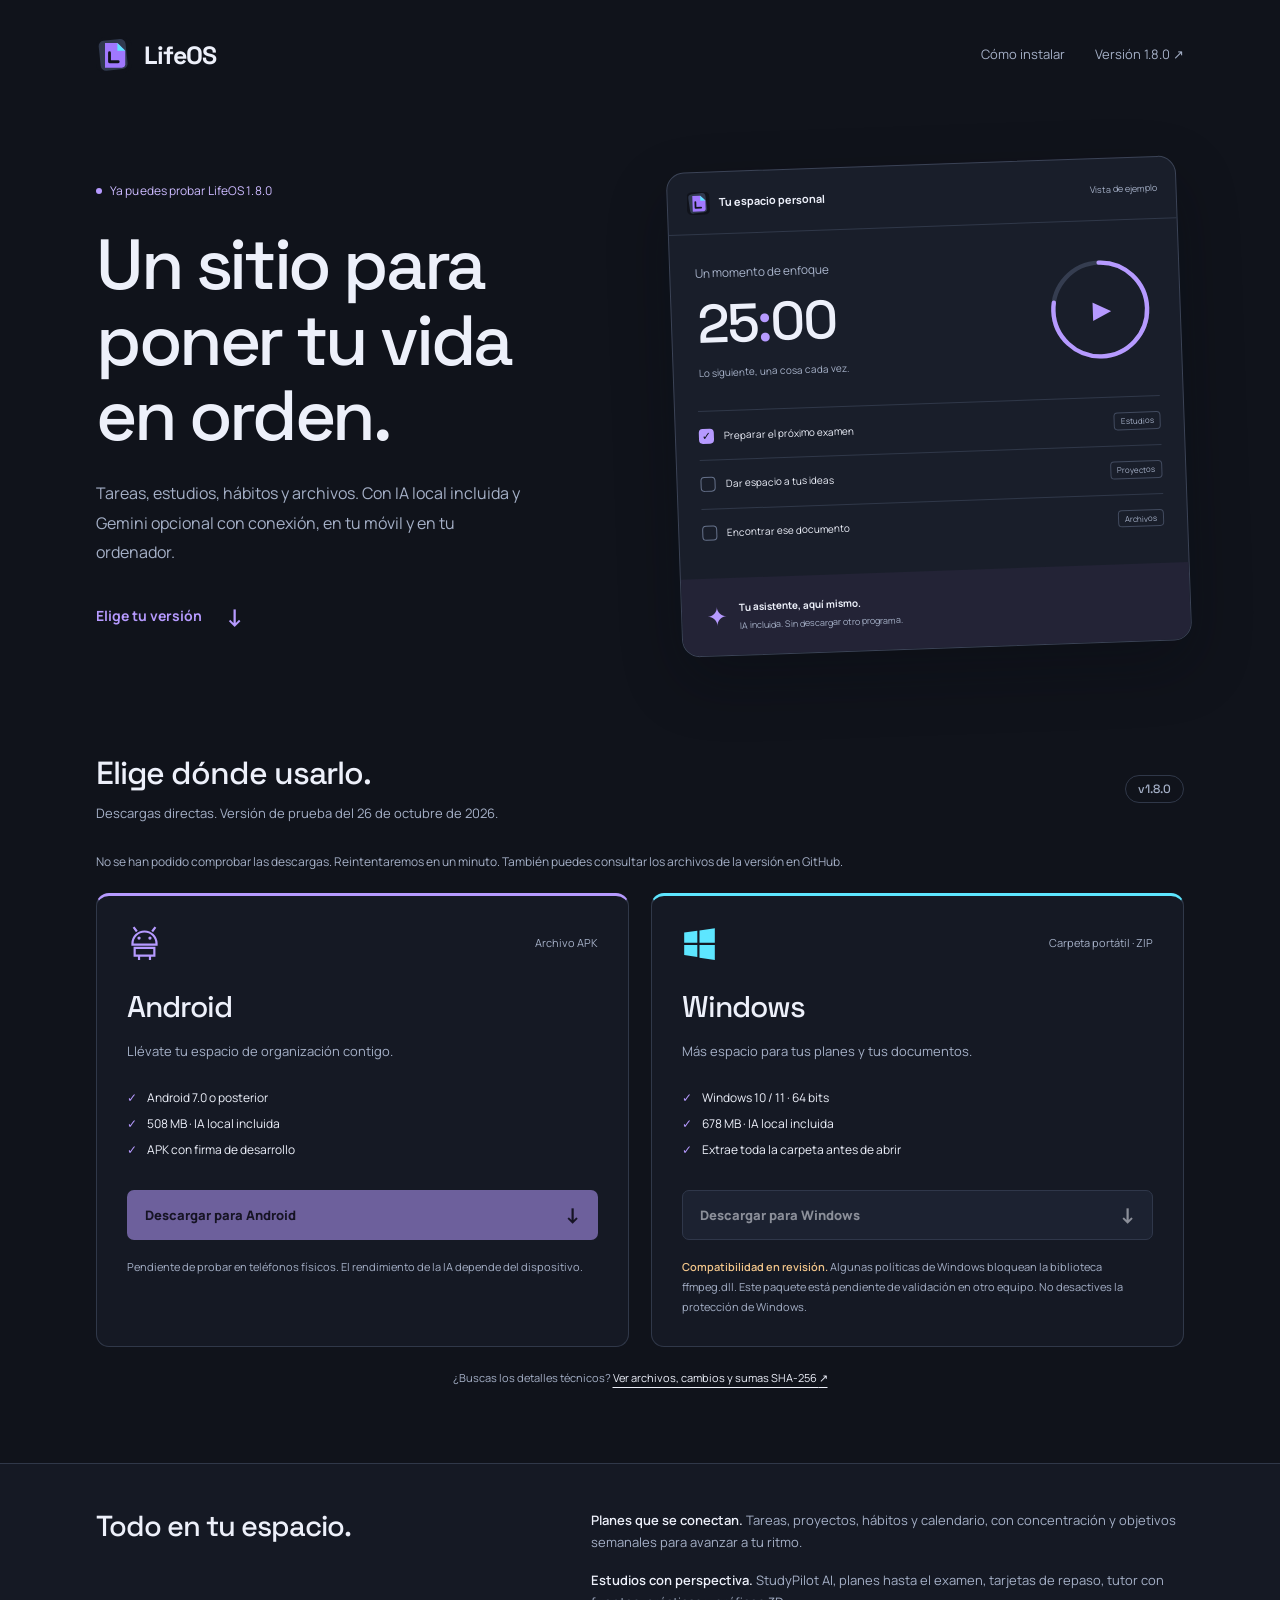
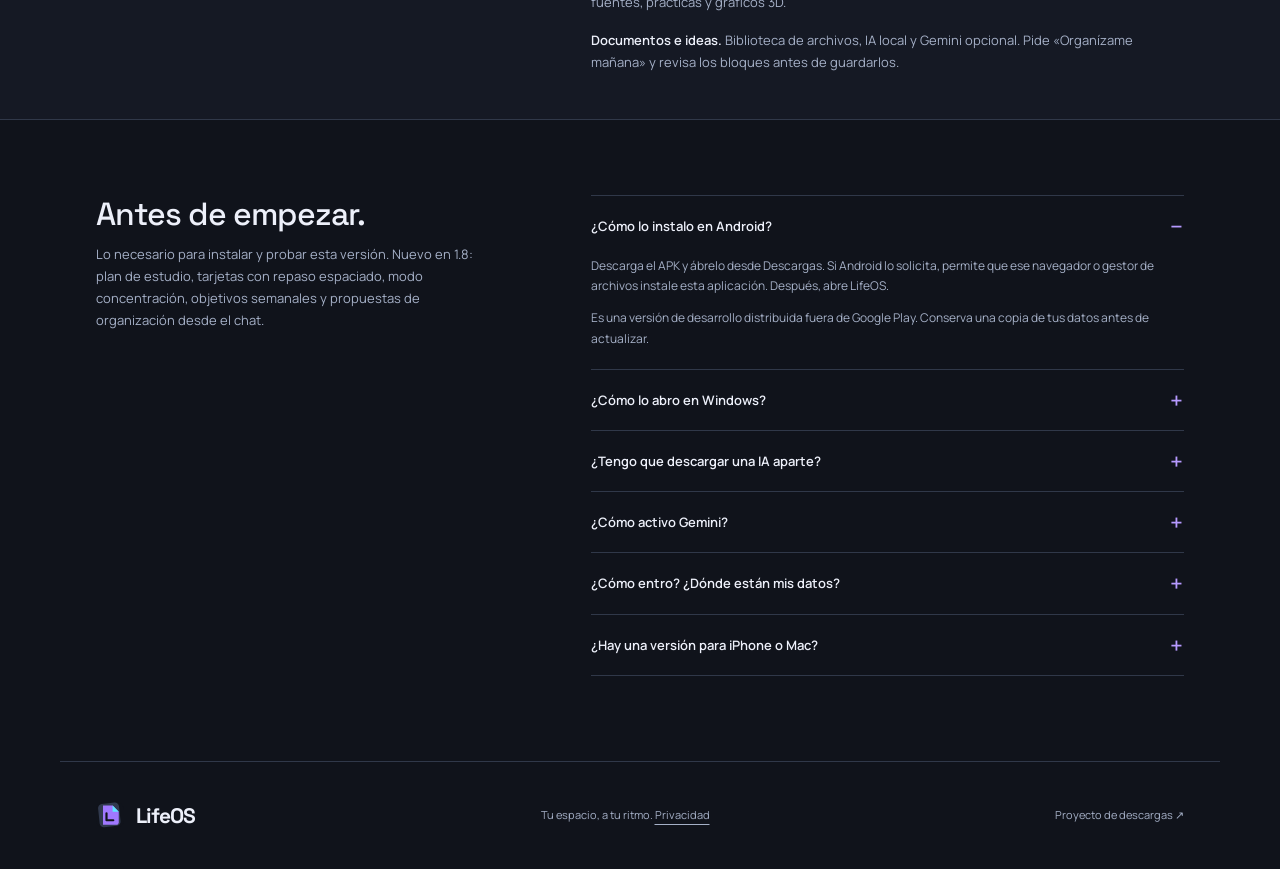
==== commit a93a1131: "Publish LifeOS 1.8 downloads and study tools information" ====
--- a/index.html
+++ b/index.html
@@ -6,62 +6,62 @@
   <meta name="theme-color" content="#10131b">
   <meta name="description" content="Descarga LifeOS para Android y Windows. Organiza tus tareas, estudios y archivos con un asistente de IA local incluido.">
   <title>Descargar LifeOS · Android y Windows</title>
-  <link rel="icon" href="assets/icon.svg?v=1.7.0" type="image/svg+xml">
+  <link rel="icon" href="assets/icon.svg?v=1.8.0" type="image/svg+xml">
   <link rel="stylesheet" href="style.css">
   <script src="downloads.js" defer></script>
 </head>
 <body>
   <a class="skip" href="#descargas">Ir a las descargas</a>
   <header class="wrap masthead">
-    <a class="brand" href="#" aria-label="LifeOS, inicio"><img src="assets/icon.svg?v=1.7.0" width="36" height="36" alt=""><span>LifeOS</span></a>
-    <nav aria-label="Navegación"><a href="#instalar">Cómo instalar</a><a href="https://github.com/benitezzgarcia/lifeos-descargas/releases/tag/v1.7.0">Versión 1.7.0 <span aria-hidden="true">↗</span></a></nav>
+    <a class="brand" href="#" aria-label="LifeOS, inicio"><img src="assets/icon.svg?v=1.8.0" width="36" height="36" alt=""><span>LifeOS</span></a>
+    <nav aria-label="Navegación"><a href="#instalar">Cómo instalar</a><a href="https://github.com/benitezzgarcia/lifeos-descargas/releases/tag/v1.8.0">Versión 1.8.0 <span aria-hidden="true">↗</span></a></nav>
   </header>
   <main>
     <section class="wrap hero" aria-labelledby="title">
       <div class="intro">
-        <span class="release"><span class="dot" aria-hidden="true"></span> Ya puedes probar LifeOS 1.7.0</span>
+        <span class="release"><span class="dot" aria-hidden="true"></span> Ya puedes probar LifeOS 1.8.0</span>
         <h1 id="title">Un sitio para<br>poner tu vida<br>en orden.</h1>
         <p>Tareas, estudios, hábitos y archivos. Con IA local incluida y Gemini opcional con conexión, en tu móvil y en tu ordenador.</p>
         <a class="hero-link" href="#descargas">Elige tu versión <span aria-hidden="true">↓</span></a>
       </div>
       <div class="preview" aria-label="Ejemplo ilustrativo de las herramientas de LifeOS">
-        <div class="preview-top"><span><img src="assets/icon.svg?v=1.7.0" width="23" height="23" alt=""> Tu espacio personal</span><span class="preview-tag">Vista de ejemplo</span></div>
+        <div class="preview-top"><span><img src="assets/icon.svg?v=1.8.0" width="23" height="23" alt=""> Tu espacio personal</span><span class="preview-tag">Vista de ejemplo</span></div>
         <div class="focus-demo"><div><span class="eyebrow">Un momento de enfoque</span><span class="timer">25<span>:</span>00</span><span class="focus-caption">Lo siguiente, una cosa cada vez.</span></div><div class="focus-ring" aria-hidden="true"><svg viewBox="0 0 100 100"><circle class="track" cx="50" cy="50" r="43"/><circle class="progress" cx="50" cy="50" r="43"/></svg><span>▶</span></div></div>
         <div class="demo-list"><div><span class="check" aria-hidden="true">✓</span><span>Preparar el próximo examen</span><span class="pill">Estudios</span></div><div><span class="check empty" aria-hidden="true"></span><span>Dar espacio a tus ideas</span><span class="pill">Proyectos</span></div><div><span class="check empty" aria-hidden="true"></span><span>Encontrar ese documento</span><span class="pill">Archivos</span></div></div>
         <div class="preview-bottom"><span class="spark" aria-hidden="true">✦</span><div><strong>Tu asistente, aquí mismo.</strong><span>IA incluida. Sin descargar otro programa.</span></div></div>
       </div>
     </section>
     <section class="wrap downloads" id="descargas" aria-labelledby="downloads-title">
-      <div class="section-heading"><div><h2 id="downloads-title">Elige dónde usarlo.</h2><p>Descargas directas. Versión de prueba del 26 de octubre de 2026.</p></div><span class="version">v1.7.0</span></div>
+      <div class="section-heading"><div><h2 id="downloads-title">Elige dónde usarlo.</h2><p>Descargas directas. Versión de prueba del 26 de octubre de 2026.</p></div><span class="version">v1.8.0</span></div>
       <p class="transfer-status" id="transfer-status" role="status">Comprobando los archivos de descarga…</p>
       <div class="platforms">
         <article class="platform android">
           <div class="platform-heading"><svg width="35" height="35" viewBox="0 0 32 32" fill="none" aria-hidden="true"><path d="m9 5-3-4m17 4 3-4M5 16a11 11 0 0 1 22 0v1H5v-1Z" stroke="currentColor" stroke-width="2"/><circle cx="11" cy="11" r="1.5" fill="currentColor"/><circle cx="21" cy="11" r="1.5" fill="currentColor"/><path d="M7 20h18v7H7zm4 7v4m10-4v4" stroke="currentColor" stroke-width="2"/></svg><span class="format">Archivo APK</span></div>
           <h3>Android</h3><p class="platform-desc">Llévate tu espacio de organización contigo.</p>
           <ul><li>Android 7.0 o posterior</li><li>508 MB · IA local incluida</li><li>APK con firma de desarrollo</li></ul>
-          <a class="download-button" id="download-android" aria-disabled="true" href="https://github.com/benitezzgarcia/lifeos-descargas/releases/download/v1.7.0/LifeOS-android-debug.apk">Descargar para Android <span aria-hidden="true">↓</span></a>
+          <a class="download-button" id="download-android" aria-disabled="true" href="https://github.com/benitezzgarcia/lifeos-descargas/releases/download/v1.8.0/LifeOS-android-debug.apk">Descargar para Android <span aria-hidden="true">↓</span></a>
           <p class="download-note">Pendiente de probar en teléfonos físicos. El rendimiento de la IA depende del dispositivo.</p>
         </article>
         <article class="platform windows">
           <div class="platform-heading"><svg width="35" height="35" viewBox="0 0 32 32" fill="currentColor" aria-hidden="true"><path d="m2 6 12-1.7v11H2zm14-2 14-2v13.3H16zM2 17.3h12v11L2 26.6zm14 0h14V31l-14-2z"/></svg><span class="format">Carpeta portátil · ZIP</span></div>
           <h3>Windows</h3><p class="platform-desc">Más espacio para tus planes y tus documentos.</p>
           <ul><li>Windows 10 / 11 · 64 bits</li><li>678 MB · IA local incluida</li><li>Extrae toda la carpeta antes de abrir</li></ul>
-          <a class="download-button secondary" id="download-windows" aria-disabled="true" href="https://github.com/benitezzgarcia/lifeos-descargas/releases/download/v1.7.0/LifeOS-Windows-Prueba.zip">Descargar para Windows <span aria-hidden="true">↓</span></a>
+          <a class="download-button secondary" id="download-windows" aria-disabled="true" href="https://github.com/benitezzgarcia/lifeos-descargas/releases/download/v1.8.0/LifeOS-Windows-Prueba.zip">Descargar para Windows <span aria-hidden="true">↓</span></a>
           <p class="download-note warning"><strong>Compatibilidad en revisión.</strong> Algunas políticas de Windows bloquean la biblioteca ffmpeg.dll. Este paquete está pendiente de validación en otro equipo. No desactives la protección de Windows.</p>
         </article>
       </div>
-      <p class="download-footer">¿Buscas los detalles técnicos? <a href="https://github.com/benitezzgarcia/lifeos-descargas/releases/tag/v1.7.0">Ver archivos, cambios y sumas SHA-256 <span aria-hidden="true">↗</span></a></p>
+      <p class="download-footer">¿Buscas los detalles técnicos? <a href="https://github.com/benitezzgarcia/lifeos-descargas/releases/tag/v1.8.0">Ver archivos, cambios y sumas SHA-256 <span aria-hidden="true">↗</span></a></p>
     </section>
-    <section class="included" aria-labelledby="included-title"><div class="wrap included-inner"><h2 id="included-title">Todo en tu espacio.</h2><div><p><strong>Planes que se conectan.</strong> Tareas, proyectos, hábitos y calendario para organizar el día.</p><p><strong>Estudios con perspectiva.</strong> StudyPilot AI, apuntes PDF/Word, tutor con fuentes, prácticas y gráficos 3D.</p><p><strong>Documentos e ideas.</strong> Biblioteca de archivos, IA local y Gemini opcional para conversar con el contexto que autorices.</p></div></div></section>
-    <section class="wrap install" id="instalar" aria-labelledby="install-title"><div class="install-intro"><h2 id="install-title">Antes de empezar.</h2><p>Lo necesario para instalar y probar esta versión. Nuevo StudyPilot AI: apuntes, tutor y prácticas, con gráficos 3D basados en tus registros.</p></div><div class="questions">
+    <section class="included" aria-labelledby="included-title"><div class="wrap included-inner"><h2 id="included-title">Todo en tu espacio.</h2><div><p><strong>Planes que se conectan.</strong> Tareas, proyectos, hábitos y calendario, con concentración y objetivos semanales para avanzar a tu ritmo.</p><p><strong>Estudios con perspectiva.</strong> StudyPilot AI, planes hasta el examen, tarjetas de repaso, tutor con fuentes, prácticas y gráficos 3D.</p><p><strong>Documentos e ideas.</strong> Biblioteca de archivos, IA local y Gemini opcional. Pide «Organízame mañana» y revisa los bloques antes de guardarlos.</p></div></div></section>
+    <section class="wrap install" id="instalar" aria-labelledby="install-title"><div class="install-intro"><h2 id="install-title">Antes de empezar.</h2><p>Lo necesario para instalar y probar esta versión. Nuevo en 1.8: plan de estudio, tarjetas con repaso espaciado, modo concentración, objetivos semanales y propuestas de organización desde el chat.</p></div><div class="questions">
       <details open><summary>¿Cómo lo instalo en Android?</summary><div><p>Descarga el APK y ábrelo desde Descargas. Si Android lo solicita, permite que ese navegador o gestor de archivos instale esta aplicación. Después, abre LifeOS.</p><p>Es una versión de desarrollo distribuida fuera de Google Play. Conserva una copia de tus datos antes de actualizar.</p></div></details>
       <details><summary>¿Cómo lo abro en Windows?</summary><div><p>Descarga el ZIP, pulsa «Extraer todo» y abre LifeOS.exe dentro de la carpeta extraída. Conserva la carpeta completa, incluidas sus bibliotecas y recursos.</p><p>Si la política de integridad de Windows bloquea ffmpeg.dll, esta distribución no será compatible con ese equipo. No desactives las protecciones para ejecutarla.</p></div></details>
       <details><summary>¿Tengo que descargar una IA aparte?</summary><div><p>No. El modelo Qwen3-0.6B y su motor están incluidos; por eso los archivos ocupan más. La IA funciona localmente y sus respuestas necesitan revisión. Su velocidad depende de la memoria y la potencia del dispositivo.</p></div></details>
       <details><summary>¿Cómo activo Gemini?</summary><div><p>En Asistente, pulsa «Gemini · Con conexión». Al entrar con Google puedes recordar el dispositivo durante 30 días. Gemini necesita Internet y tiene límites de uso. Tu suscripción personal de Gemini no se utiliza en la app. El acceso mediante código privado anterior sigue disponible.</p><p>Puedes cerrar la sesión actual o todas las sesiones desde la app. Autoriza cada consulta y selecciona el contexto que quieras compartir. El servicio de LifeOS en Cloudflare transmite lo autorizado a Google. El modo local sigue funcionando sin conexión.</p></div></details>
-      <details><summary>¿Cómo entro? ¿Dónde están mis datos?</summary><div><p>Necesitas entrar con Google para usar LifeOS. El acceso es gratuito; no hay registro por correo ni contraseñas de LifeOS. Los datos siguen guardados en el dispositivo. Puedes recordar la sesión durante 30 días y trabajar sin conexión mientras siga siendo válida. Puedes exportar copias desde Ajustes y la biblioteca desde Archivos.</p><p>La misma entrada con Google solicita el permiso opcional de copias privadas en Drive. Puedes entrar sin Drive si Google deniega el permiso. Drive sigue en modo de pruebas y necesita una cuenta autorizada. Las copias de productividad se guardan manualmente en el espacio privado de LifeOS del Drive de cada persona. No incluyen documentos ni conversaciones y no son una sincronización automática. StudyPilot tiene su propia exportación ZIP con apuntes, chats y prácticas; no está incluido en la copia general de Drive.</p></div></details>
+      <details><summary>¿Cómo entro? ¿Dónde están mis datos?</summary><div><p>Necesitas entrar con Google para usar LifeOS. El acceso es gratuito; no hay registro por correo ni contraseñas de LifeOS. Los datos siguen guardados en el dispositivo. Puedes recordar la sesión durante 30 días y trabajar sin conexión mientras siga siendo válida. Puedes exportar copias desde Ajustes y la biblioteca desde Archivos.</p><p>La misma entrada con Google solicita el permiso opcional de copias privadas en Drive. Puedes entrar sin Drive si Google deniega el permiso. Drive sigue en modo de pruebas y necesita una cuenta autorizada. Las copias de productividad se guardan manualmente en el espacio privado de LifeOS del Drive de cada persona. No incluyen documentos ni conversaciones y no son una sincronización automática. StudyPilot tiene su propia exportación ZIP con apuntes, chats, prácticas, tarjetas, objetivos semanales y notas; no está incluido en la copia general de Drive.</p></div></details>
       <details><summary>¿Hay una versión para iPhone o Mac?</summary><div><p>Esta página ofrece únicamente las descargas de prueba para Android y Windows. No hay aquí una versión lista para instalar en iPhone o Mac.</p></div></details>
     </div></section>
   </main>
-  <footer class="wrap footer"><a class="brand" href="#"><img src="assets/icon.svg?v=1.7.0" width="28" height="28" alt=""><span>LifeOS</span></a><p>Tu espacio, a tu ritmo. <a href="privacy.html">Privacidad</a></p><a href="https://github.com/benitezzgarcia/lifeos-descargas">Proyecto de descargas <span aria-hidden="true">↗</span></a></footer>
+  <footer class="wrap footer"><a class="brand" href="#"><img src="assets/icon.svg?v=1.8.0" width="28" height="28" alt=""><span>LifeOS</span></a><p>Tu espacio, a tu ritmo. <a href="privacy.html">Privacidad</a></p><a href="https://github.com/benitezzgarcia/lifeos-descargas">Proyecto de descargas <span aria-hidden="true">↗</span></a></footer>
 </body>
 </html>
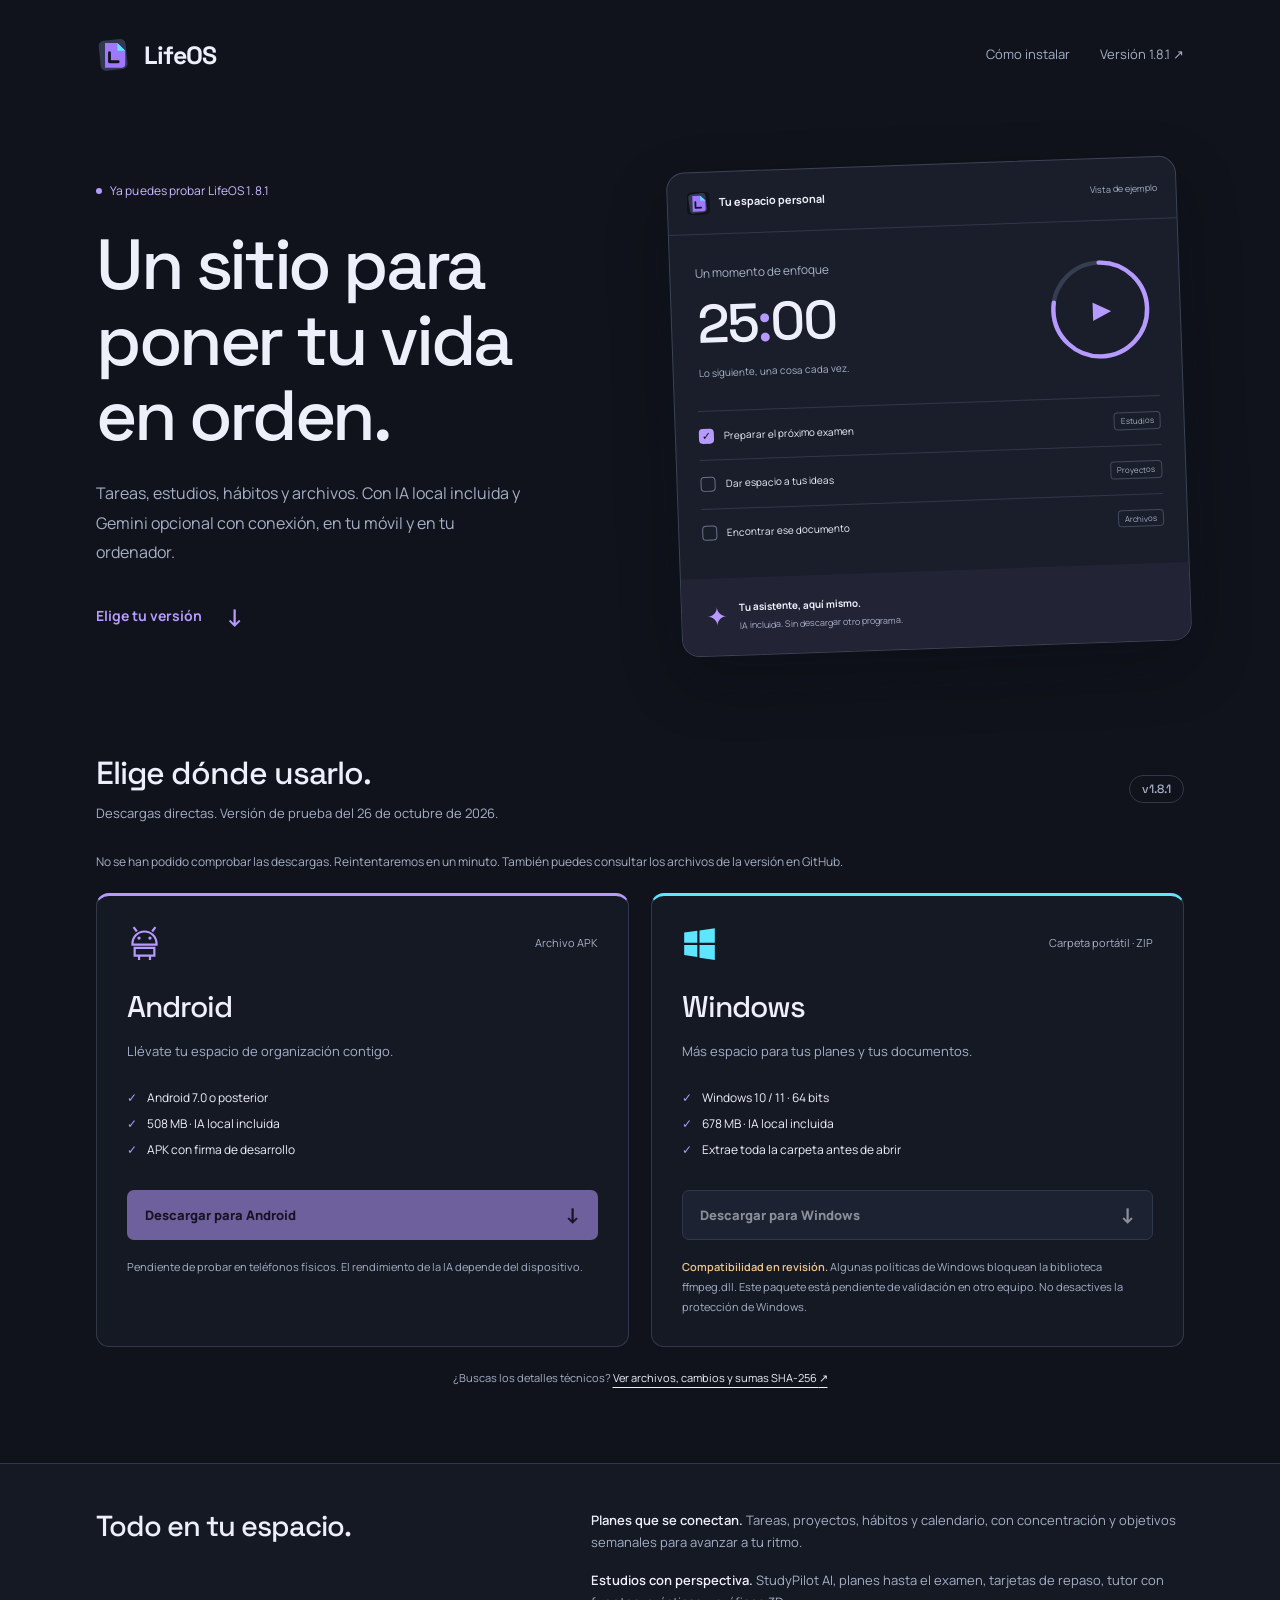
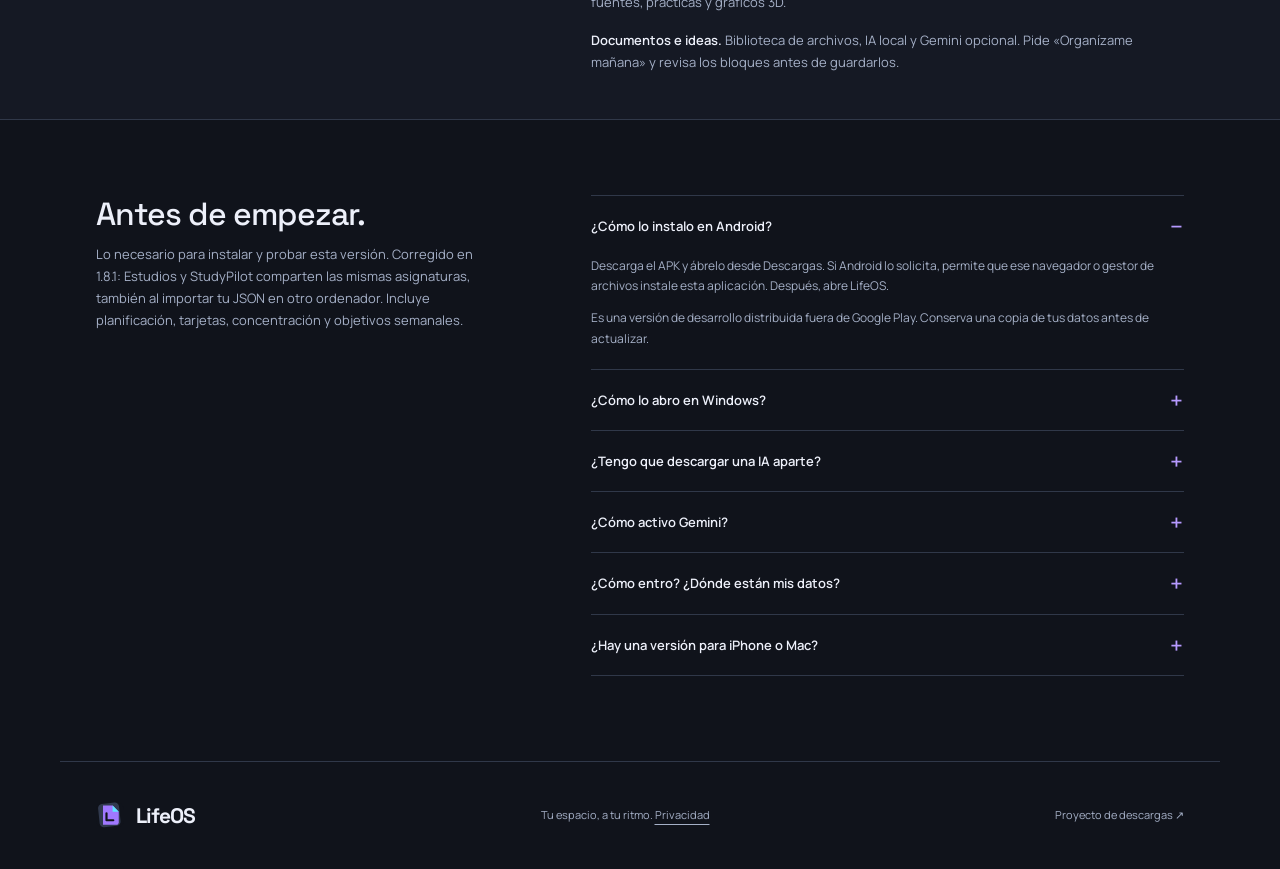
==== commit 2363beeb: "Publish LifeOS 1.8.1 shared subjects fix" ====
--- a/index.html
+++ b/index.html
@@ -6,62 +6,62 @@
   <meta name="theme-color" content="#10131b">
   <meta name="description" content="Descarga LifeOS para Android y Windows. Organiza tus tareas, estudios y archivos con un asistente de IA local incluido.">
   <title>Descargar LifeOS · Android y Windows</title>
-  <link rel="icon" href="assets/icon.svg?v=1.8.0" type="image/svg+xml">
+  <link rel="icon" href="assets/icon.svg?v=1.8.1" type="image/svg+xml">
   <link rel="stylesheet" href="style.css">
   <script src="downloads.js" defer></script>
 </head>
 <body>
   <a class="skip" href="#descargas">Ir a las descargas</a>
   <header class="wrap masthead">
-    <a class="brand" href="#" aria-label="LifeOS, inicio"><img src="assets/icon.svg?v=1.8.0" width="36" height="36" alt=""><span>LifeOS</span></a>
-    <nav aria-label="Navegación"><a href="#instalar">Cómo instalar</a><a href="https://github.com/benitezzgarcia/lifeos-descargas/releases/tag/v1.8.0">Versión 1.8.0 <span aria-hidden="true">↗</span></a></nav>
+    <a class="brand" href="#" aria-label="LifeOS, inicio"><img src="assets/icon.svg?v=1.8.1" width="36" height="36" alt=""><span>LifeOS</span></a>
+    <nav aria-label="Navegación"><a href="#instalar">Cómo instalar</a><a href="https://github.com/benitezzgarcia/lifeos-descargas/releases/tag/v1.8.1">Versión 1.8.1 <span aria-hidden="true">↗</span></a></nav>
   </header>
   <main>
     <section class="wrap hero" aria-labelledby="title">
       <div class="intro">
-        <span class="release"><span class="dot" aria-hidden="true"></span> Ya puedes probar LifeOS 1.8.0</span>
+        <span class="release"><span class="dot" aria-hidden="true"></span> Ya puedes probar LifeOS 1.8.1</span>
         <h1 id="title">Un sitio para<br>poner tu vida<br>en orden.</h1>
         <p>Tareas, estudios, hábitos y archivos. Con IA local incluida y Gemini opcional con conexión, en tu móvil y en tu ordenador.</p>
         <a class="hero-link" href="#descargas">Elige tu versión <span aria-hidden="true">↓</span></a>
       </div>
       <div class="preview" aria-label="Ejemplo ilustrativo de las herramientas de LifeOS">
-        <div class="preview-top"><span><img src="assets/icon.svg?v=1.8.0" width="23" height="23" alt=""> Tu espacio personal</span><span class="preview-tag">Vista de ejemplo</span></div>
+        <div class="preview-top"><span><img src="assets/icon.svg?v=1.8.1" width="23" height="23" alt=""> Tu espacio personal</span><span class="preview-tag">Vista de ejemplo</span></div>
         <div class="focus-demo"><div><span class="eyebrow">Un momento de enfoque</span><span class="timer">25<span>:</span>00</span><span class="focus-caption">Lo siguiente, una cosa cada vez.</span></div><div class="focus-ring" aria-hidden="true"><svg viewBox="0 0 100 100"><circle class="track" cx="50" cy="50" r="43"/><circle class="progress" cx="50" cy="50" r="43"/></svg><span>▶</span></div></div>
         <div class="demo-list"><div><span class="check" aria-hidden="true">✓</span><span>Preparar el próximo examen</span><span class="pill">Estudios</span></div><div><span class="check empty" aria-hidden="true"></span><span>Dar espacio a tus ideas</span><span class="pill">Proyectos</span></div><div><span class="check empty" aria-hidden="true"></span><span>Encontrar ese documento</span><span class="pill">Archivos</span></div></div>
         <div class="preview-bottom"><span class="spark" aria-hidden="true">✦</span><div><strong>Tu asistente, aquí mismo.</strong><span>IA incluida. Sin descargar otro programa.</span></div></div>
       </div>
     </section>
     <section class="wrap downloads" id="descargas" aria-labelledby="downloads-title">
-      <div class="section-heading"><div><h2 id="downloads-title">Elige dónde usarlo.</h2><p>Descargas directas. Versión de prueba del 26 de octubre de 2026.</p></div><span class="version">v1.8.0</span></div>
+      <div class="section-heading"><div><h2 id="downloads-title">Elige dónde usarlo.</h2><p>Descargas directas. Versión de prueba del 26 de octubre de 2026.</p></div><span class="version">v1.8.1</span></div>
       <p class="transfer-status" id="transfer-status" role="status">Comprobando los archivos de descarga…</p>
       <div class="platforms">
         <article class="platform android">
           <div class="platform-heading"><svg width="35" height="35" viewBox="0 0 32 32" fill="none" aria-hidden="true"><path d="m9 5-3-4m17 4 3-4M5 16a11 11 0 0 1 22 0v1H5v-1Z" stroke="currentColor" stroke-width="2"/><circle cx="11" cy="11" r="1.5" fill="currentColor"/><circle cx="21" cy="11" r="1.5" fill="currentColor"/><path d="M7 20h18v7H7zm4 7v4m10-4v4" stroke="currentColor" stroke-width="2"/></svg><span class="format">Archivo APK</span></div>
           <h3>Android</h3><p class="platform-desc">Llévate tu espacio de organización contigo.</p>
           <ul><li>Android 7.0 o posterior</li><li>508 MB · IA local incluida</li><li>APK con firma de desarrollo</li></ul>
-          <a class="download-button" id="download-android" aria-disabled="true" href="https://github.com/benitezzgarcia/lifeos-descargas/releases/download/v1.8.0/LifeOS-android-debug.apk">Descargar para Android <span aria-hidden="true">↓</span></a>
+          <a class="download-button" id="download-android" aria-disabled="true" href="https://github.com/benitezzgarcia/lifeos-descargas/releases/download/v1.8.1/LifeOS-android-debug.apk">Descargar para Android <span aria-hidden="true">↓</span></a>
           <p class="download-note">Pendiente de probar en teléfonos físicos. El rendimiento de la IA depende del dispositivo.</p>
         </article>
         <article class="platform windows">
           <div class="platform-heading"><svg width="35" height="35" viewBox="0 0 32 32" fill="currentColor" aria-hidden="true"><path d="m2 6 12-1.7v11H2zm14-2 14-2v13.3H16zM2 17.3h12v11L2 26.6zm14 0h14V31l-14-2z"/></svg><span class="format">Carpeta portátil · ZIP</span></div>
           <h3>Windows</h3><p class="platform-desc">Más espacio para tus planes y tus documentos.</p>
           <ul><li>Windows 10 / 11 · 64 bits</li><li>678 MB · IA local incluida</li><li>Extrae toda la carpeta antes de abrir</li></ul>
-          <a class="download-button secondary" id="download-windows" aria-disabled="true" href="https://github.com/benitezzgarcia/lifeos-descargas/releases/download/v1.8.0/LifeOS-Windows-Prueba.zip">Descargar para Windows <span aria-hidden="true">↓</span></a>
+          <a class="download-button secondary" id="download-windows" aria-disabled="true" href="https://github.com/benitezzgarcia/lifeos-descargas/releases/download/v1.8.1/LifeOS-Windows-Prueba.zip">Descargar para Windows <span aria-hidden="true">↓</span></a>
           <p class="download-note warning"><strong>Compatibilidad en revisión.</strong> Algunas políticas de Windows bloquean la biblioteca ffmpeg.dll. Este paquete está pendiente de validación en otro equipo. No desactives la protección de Windows.</p>
         </article>
       </div>
-      <p class="download-footer">¿Buscas los detalles técnicos? <a href="https://github.com/benitezzgarcia/lifeos-descargas/releases/tag/v1.8.0">Ver archivos, cambios y sumas SHA-256 <span aria-hidden="true">↗</span></a></p>
+      <p class="download-footer">¿Buscas los detalles técnicos? <a href="https://github.com/benitezzgarcia/lifeos-descargas/releases/tag/v1.8.1">Ver archivos, cambios y sumas SHA-256 <span aria-hidden="true">↗</span></a></p>
     </section>
     <section class="included" aria-labelledby="included-title"><div class="wrap included-inner"><h2 id="included-title">Todo en tu espacio.</h2><div><p><strong>Planes que se conectan.</strong> Tareas, proyectos, hábitos y calendario, con concentración y objetivos semanales para avanzar a tu ritmo.</p><p><strong>Estudios con perspectiva.</strong> StudyPilot AI, planes hasta el examen, tarjetas de repaso, tutor con fuentes, prácticas y gráficos 3D.</p><p><strong>Documentos e ideas.</strong> Biblioteca de archivos, IA local y Gemini opcional. Pide «Organízame mañana» y revisa los bloques antes de guardarlos.</p></div></div></section>
-    <section class="wrap install" id="instalar" aria-labelledby="install-title"><div class="install-intro"><h2 id="install-title">Antes de empezar.</h2><p>Lo necesario para instalar y probar esta versión. Nuevo en 1.8: plan de estudio, tarjetas con repaso espaciado, modo concentración, objetivos semanales y propuestas de organización desde el chat.</p></div><div class="questions">
+    <section class="wrap install" id="instalar" aria-labelledby="install-title"><div class="install-intro"><h2 id="install-title">Antes de empezar.</h2><p>Lo necesario para instalar y probar esta versión. Corregido en 1.8.1: Estudios y StudyPilot comparten las mismas asignaturas, también al importar tu JSON en otro ordenador. Incluye planificación, tarjetas, concentración y objetivos semanales.</p></div><div class="questions">
       <details open><summary>¿Cómo lo instalo en Android?</summary><div><p>Descarga el APK y ábrelo desde Descargas. Si Android lo solicita, permite que ese navegador o gestor de archivos instale esta aplicación. Después, abre LifeOS.</p><p>Es una versión de desarrollo distribuida fuera de Google Play. Conserva una copia de tus datos antes de actualizar.</p></div></details>
       <details><summary>¿Cómo lo abro en Windows?</summary><div><p>Descarga el ZIP, pulsa «Extraer todo» y abre LifeOS.exe dentro de la carpeta extraída. Conserva la carpeta completa, incluidas sus bibliotecas y recursos.</p><p>Si la política de integridad de Windows bloquea ffmpeg.dll, esta distribución no será compatible con ese equipo. No desactives las protecciones para ejecutarla.</p></div></details>
       <details><summary>¿Tengo que descargar una IA aparte?</summary><div><p>No. El modelo Qwen3-0.6B y su motor están incluidos; por eso los archivos ocupan más. La IA funciona localmente y sus respuestas necesitan revisión. Su velocidad depende de la memoria y la potencia del dispositivo.</p></div></details>
       <details><summary>¿Cómo activo Gemini?</summary><div><p>En Asistente, pulsa «Gemini · Con conexión». Al entrar con Google puedes recordar el dispositivo durante 30 días. Gemini necesita Internet y tiene límites de uso. Tu suscripción personal de Gemini no se utiliza en la app. El acceso mediante código privado anterior sigue disponible.</p><p>Puedes cerrar la sesión actual o todas las sesiones desde la app. Autoriza cada consulta y selecciona el contexto que quieras compartir. El servicio de LifeOS en Cloudflare transmite lo autorizado a Google. El modo local sigue funcionando sin conexión.</p></div></details>
-      <details><summary>¿Cómo entro? ¿Dónde están mis datos?</summary><div><p>Necesitas entrar con Google para usar LifeOS. El acceso es gratuito; no hay registro por correo ni contraseñas de LifeOS. Los datos siguen guardados en el dispositivo. Puedes recordar la sesión durante 30 días y trabajar sin conexión mientras siga siendo válida. Puedes exportar copias desde Ajustes y la biblioteca desde Archivos.</p><p>La misma entrada con Google solicita el permiso opcional de copias privadas en Drive. Puedes entrar sin Drive si Google deniega el permiso. Drive sigue en modo de pruebas y necesita una cuenta autorizada. Las copias de productividad se guardan manualmente en el espacio privado de LifeOS del Drive de cada persona. No incluyen documentos ni conversaciones y no son una sincronización automática. StudyPilot tiene su propia exportación ZIP con apuntes, chats, prácticas, tarjetas, objetivos semanales y notas; no está incluido en la copia general de Drive.</p></div></details>
+      <details><summary>¿Cómo entro? ¿Dónde están mis datos?</summary><div><p>Necesitas entrar con Google para usar LifeOS. El acceso es gratuito; no hay registro por correo ni contraseñas de LifeOS. Los datos siguen guardados en el dispositivo. Puedes recordar la sesión durante 30 días y trabajar sin conexión mientras siga siendo válida. Puedes exportar copias desde Ajustes y la biblioteca desde Archivos.</p><p>La misma entrada con Google solicita el permiso opcional de copias privadas en Drive. Puedes entrar sin Drive si Google deniega el permiso. Drive sigue en modo de pruebas y necesita una cuenta autorizada. Las copias de productividad se guardan manualmente en el espacio privado de LifeOS del Drive de cada persona. No incluyen documentos ni conversaciones y no son una sincronización automática. Las asignaturas y sus calificaciones se recuperan desde el JSON general y aparecen en Estudios y StudyPilot. StudyPilot tiene su propia exportación ZIP con apuntes, chats, prácticas, tarjetas, objetivos semanales y notas; no está incluido en la copia general de Drive.</p></div></details>
       <details><summary>¿Hay una versión para iPhone o Mac?</summary><div><p>Esta página ofrece únicamente las descargas de prueba para Android y Windows. No hay aquí una versión lista para instalar en iPhone o Mac.</p></div></details>
     </div></section>
   </main>
-  <footer class="wrap footer"><a class="brand" href="#"><img src="assets/icon.svg?v=1.8.0" width="28" height="28" alt=""><span>LifeOS</span></a><p>Tu espacio, a tu ritmo. <a href="privacy.html">Privacidad</a></p><a href="https://github.com/benitezzgarcia/lifeos-descargas">Proyecto de descargas <span aria-hidden="true">↗</span></a></footer>
+  <footer class="wrap footer"><a class="brand" href="#"><img src="assets/icon.svg?v=1.8.1" width="28" height="28" alt=""><span>LifeOS</span></a><p>Tu espacio, a tu ritmo. <a href="privacy.html">Privacidad</a></p><a href="https://github.com/benitezzgarcia/lifeos-descargas">Proyecto de descargas <span aria-hidden="true">↗</span></a></footer>
 </body>
 </html>
